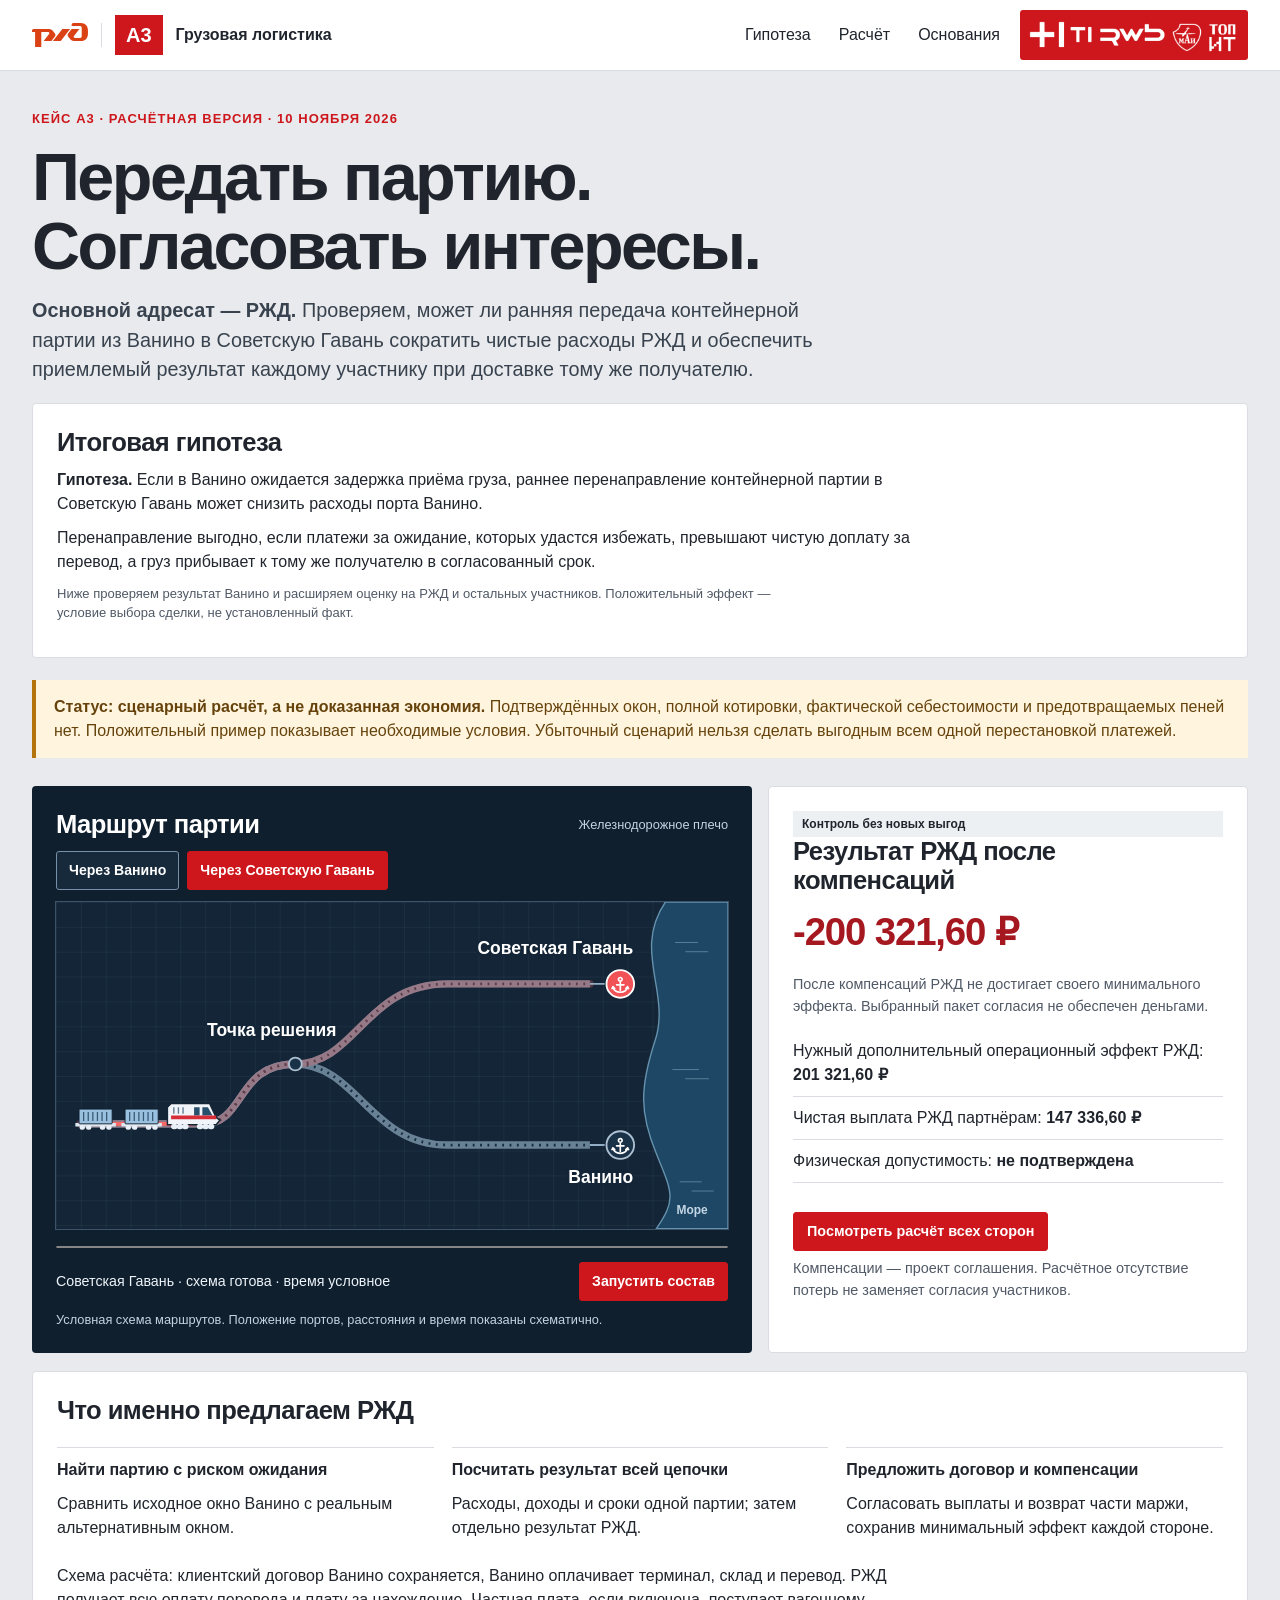
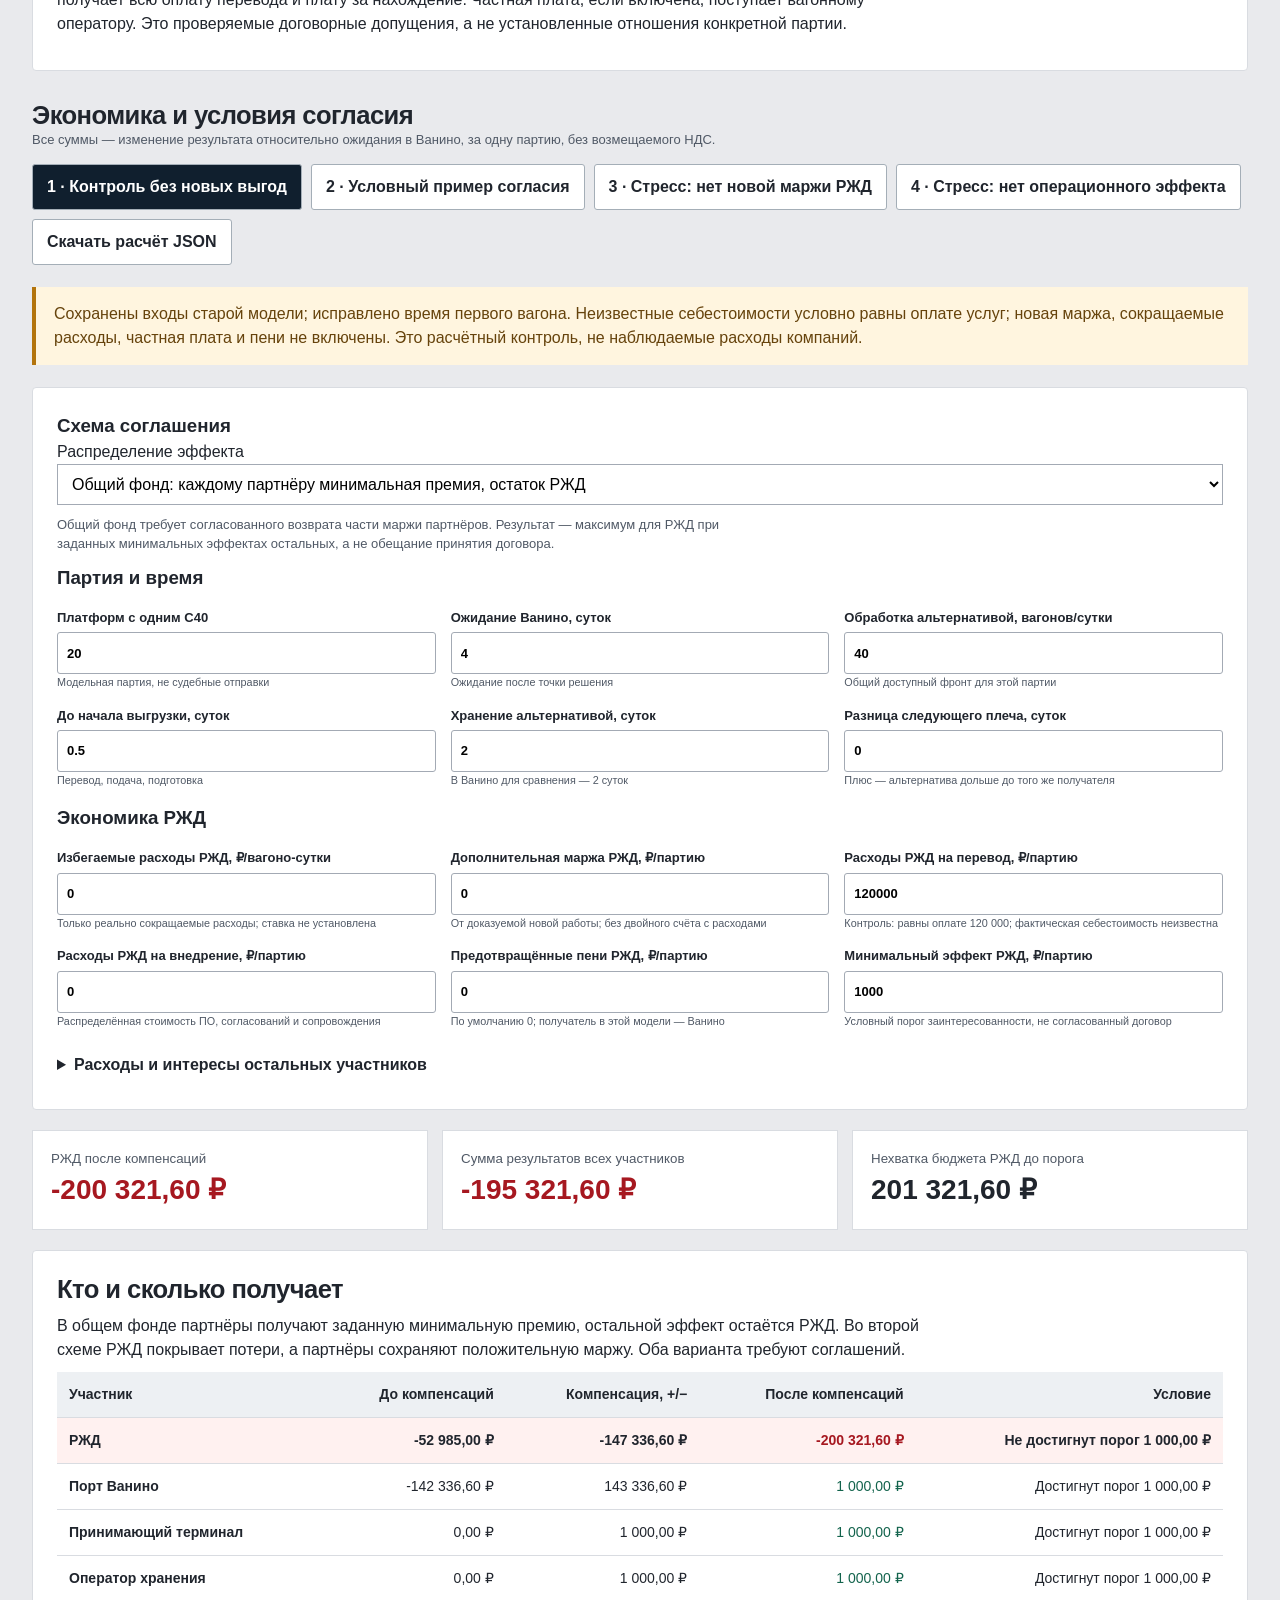
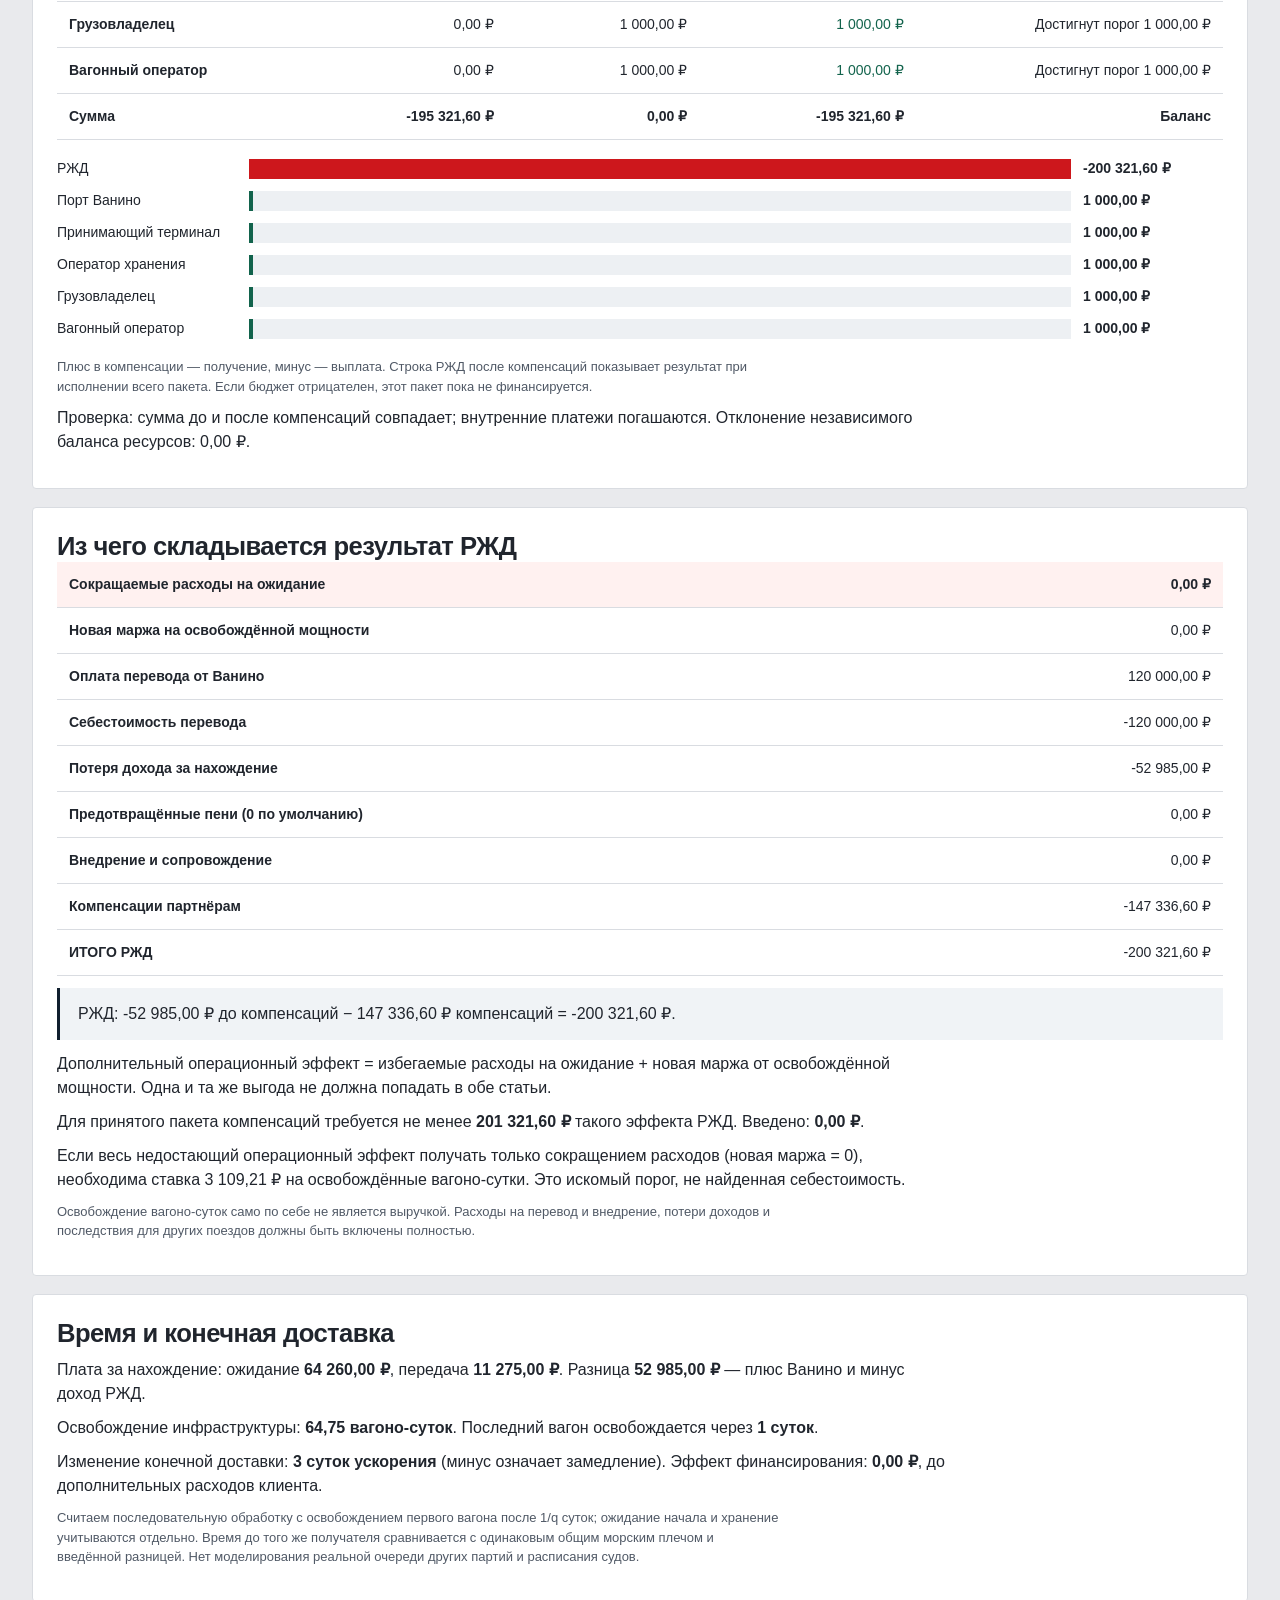
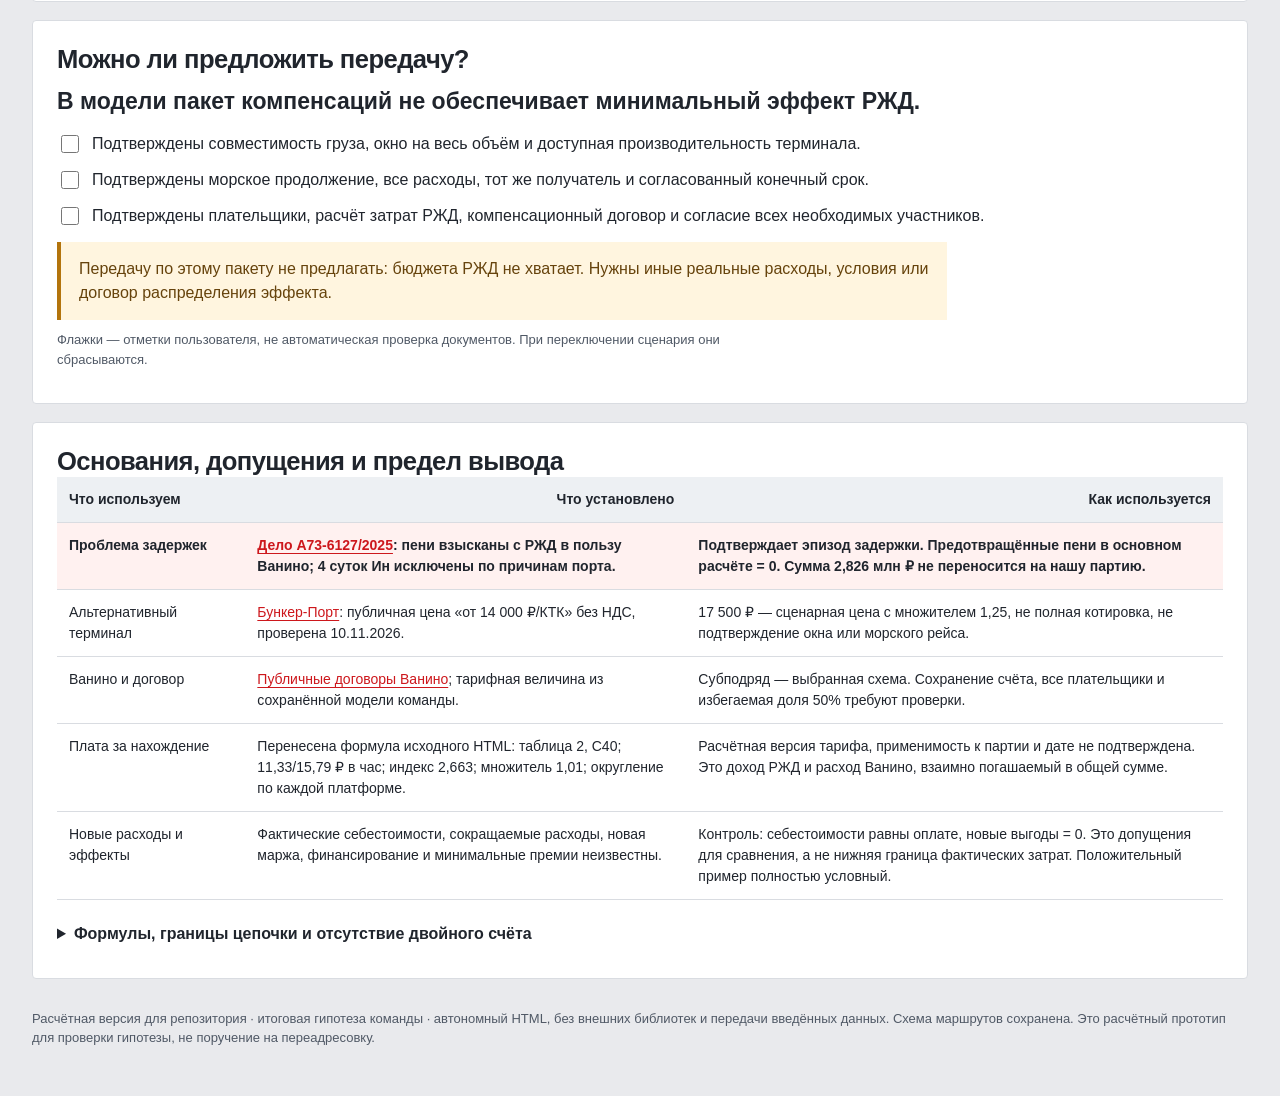
==== demo/index.html @ 6cb63beb "Упростить комплект для жюри и убрать дубли архивных расчётов" ====
<!doctype html>
<html lang="ru">
<head>
<meta charset="utf-8">
<meta name="viewport" content="width=device-width, initial-scale=1">
<title>Ванино · Экономика РЖД и согласие участников · А3</title>
<style>
  :root { --ink:#20252d; --paper:#e9eaed; --red:#cd171c; --line:#d9dce1; --muted:#505966; --navy:#101f2e; --green:#12634c; }
  * { box-sizing:border-box; }
  [hidden] { display:none !important; }
  body { margin:0; color:var(--ink); background:var(--paper); font:16px/1.5 "Segoe UI",Arial,sans-serif; }
  button, input { font:inherit; }
  button { cursor:pointer; }
  :focus-visible { outline:3px solid #297dcc; outline-offset:4px; }
  a { color:var(--red); text-underline-offset:.2em; }
  header { position:sticky; top:0; z-index:10; background:white; border-bottom:1px solid var(--line); }
  .top, main { width:min(1280px, calc(100% - 64px)); margin:auto; }
  .top { min-height:70px; display:flex; align-items:center; justify-content:space-between; gap:18px; }
  .identity { display:flex; gap:13px; align-items:center; font-weight:750; }
  .rzd-logo { display:flex; align-items:center; padding-right:13px; border-right:1px solid var(--line); }
  .rzd-logo img { display:block; width:56px; height:auto; }
  .partners { display:flex; align-items:center; padding:5px 9px; background:var(--red); border-radius:3px; isolation:isolate; }
  .partners img { display:block; width:clamp(135px, 17vw, 210px); height:auto; filter:grayscale(1) contrast(1.2); mix-blend-mode:screen; }
  .top nav { margin-left:auto; }
  .badge { background:var(--red); color:white; padding:5px 11px; font-size:20px; font-weight:800; }
  nav { display:flex; gap:24px; align-self:stretch; }
  nav a { display:flex; align-items:center; padding:4px 2px 0; border-bottom:4px solid transparent; color:inherit; text-decoration:none; }
  nav a[aria-current] { border-color:var(--red); font-weight:750; }
  main { padding:38px 0 48px; }
  h1,h2,h3,p { margin:0; }
  h1 { font-size:clamp(2.35rem, 5.2vw, 4.55rem); line-height:1.04; letter-spacing:-.038em; font-weight:800; }
  h2 { font-size:clamp(1.35rem,2vw,1.85rem); line-height:1.15; letter-spacing:-.022em; }
  .lead { font-size:clamp(1.03rem,1.65vw,1.24rem); max-width:72ch; margin-top:15px; color:#38434f; }
  .demo { margin-top:28px; display:grid; grid-template-columns:minmax(0, 1.95fr) minmax(0, 1fr); gap:16px; align-items:stretch; }
  .map,.results,.explain { border-radius:4px; }
  .map { background:var(--navy); color:white; padding:24px; }
  .map-head,.map-foot { display:flex; align-items:center; justify-content:space-between; gap:12px; flex-wrap:wrap; }
  .map-head small,.caption { color:#c2d3e3; font-size:.8rem; }
  .map-controls { display:flex; flex-wrap:wrap; gap:8px; margin:18px 0 14px; }
  .map-controls button,.play { padding:8px 12px; border:1px solid #7891a9; border-radius:3px; background:#172a3b; color:white; font-size:.88rem; font-weight:650; }
  .map-controls button[aria-pressed="true"],.play { background:var(--red); border-color:var(--red); }
  .map-controls button:hover,.play:hover { border-color:white; }
  .track-map { display:block; width:100%; height:auto; outline:1px solid #3b5268; background:#132536; }
  .map-foot { margin-top:13px; }
  .status { font-size:.89rem; color:#edf4fa; }
  .playback { display:flex; gap:8px; }
  .quiet { background:transparent; border:1px solid #7891a9; }
  .timeline { width:100%; height:4px; display:block; accent-color:#fb6868; margin-top:16px; }
  .caption { margin-top:9px; }
  .rail { fill:none; stroke:#698195; stroke-width:8; }
  .ties { fill:none; stroke:#192d40; stroke-width:3; stroke-dasharray:2 6; }
  .route-glow,.route-progress { fill:none; stroke:#ff6868; stroke-width:4; stroke-linecap:round; }
  .route-glow { opacity:.30; stroke-width:8; }
  .station { fill:#1a3248; stroke:#aec1d2; stroke-width:2; }
  .station.selected { fill:#f05256; stroke:white; }
  .station.arrived { stroke-width:4; }
  .anchor-icon { fill:none; stroke:white; stroke-width:1.8; stroke-linecap:round; stroke-linejoin:round; }
  .track-label { fill:#fff; font-size:19px; font-weight:750; paint-order:stroke; stroke:#132536; stroke-width:5; stroke-linejoin:round; }
  .sub-label { fill:#c4d6e6; font-size:13px; font-weight:650; }
  .results,.explain { background:white; border:1px solid var(--line); padding:24px; }
  .results { display:flex; flex-direction:column; }
  .results p,.explain p,.calc-top p { color:var(--muted); }
  .results > p { margin-top:7px; font-size:.9rem; }
  .amount { display:block; color:var(--green); font-size:clamp(1.75rem,3vw,2.65rem); line-height:1.14; font-weight:800; letter-spacing:-.03em; font-variant-numeric:tabular-nums; }
  .comparison-scenario { display:grid; gap:5px; margin:18px 0 14px; font-size:.88rem; font-weight:650; }
  .comparison-scenario select { width:100%; min-width:0; min-height:42px; padding:7px 10px; font:inherit; color:var(--ink); background:white; border:1px solid #a3aab4; border-radius:4px; }
  .comparison-scenario small,.calc-fields small { color:var(--muted); font-size:.82rem; font-weight:400; }
  .route-comparison { margin:0; }
  .route-comparison > div { display:grid; grid-template-columns:minmax(0,1fr) auto; align-items:baseline; gap:12px; border-bottom:1px solid var(--line); padding:10px 12px; }
  .route-comparison dd { margin:0; font-weight:750; font-variant-numeric:tabular-nums; white-space:nowrap; }
  .route-comparison [aria-current="true"] { background:#fff4f3; }
  .route-comparison .route-current { display:none; color:#931b24; font-size:.76rem; font-weight:650; }
  .route-comparison [aria-current="true"] .route-current { display:block; }
  .comparison-effect { margin-top:14px; font-size:.88rem; }
  .comparison-effect .amount { margin-top:3px; color:var(--ink); }
  .comparison-effect .gain { color:var(--green); }
  .comparison-effect .loss { color:#a61820; }
  .results > .cta { align-self:flex-start; margin-top:17px; }
  .cta { display:inline-block; background:var(--red); color:white; padding:8px 13px; border:1px solid var(--red); border-radius:3px; text-decoration:none; font-weight:700; font-size:.9rem; }
  .cta:hover,.play:not(.quiet):hover { background:#a91317; }
  .explain { margin-top:18px; }
  .explain p { max-width:76ch; margin-top:10px; }
  .decision { display:grid; grid-template-columns:repeat(3,1fr); margin:21px 0 14px; gap:18px; padding:0; list-style:none; }
  .decision li { border-top:1px solid var(--line); padding-top:10px; }
  .decision p { margin-top:4px; }
  details { margin-top:16px; }
  summary { cursor:pointer; font-weight:700; }
  .calc-top { margin-bottom:16px; }
  .calc-top p { margin-top:10px; }
  .calc-grid { display:grid; grid-template-columns:minmax(0,1.15fr) minmax(0,1fr); gap:16px; align-items:start; }
  .calc-panel { background:white; border:1px solid var(--line); border-radius:4px; padding:24px; }
  .calc-panel h2 { margin-bottom:16px; }
  .calc-fields { display:grid; grid-template-columns:repeat(2,minmax(0,1fr)); gap:16px; }
  .calc-fields label,.preset-field { display:grid; align-content:start; gap:5px; font-size:.88rem; font-weight:650; }
  .calc-fields small { display:block; margin-top:5px; }
  .calc-panel input,.calc-panel select { font:inherit; font-weight:500; color:var(--ink); width:100%; min-height:44px; padding:8px 10px; background:white; border:1px solid #a3aab4; border-radius:4px; }
  .preset-field { padding-bottom:17px; margin-bottom:17px; border-bottom:1px solid var(--line); }
  .calc-panel details { padding-top:12px; border-top:1px solid var(--line); }
  .calc-panel details .calc-fields { margin-top:14px; }
  .calc-verdict { color:var(--muted); font-size:.93rem; }
  .calc-amount { margin:4px 0 15px; font-size:clamp(2rem,4vw,3.2rem); }
  .calc-amount.loss { color:#a61820; }
  .calc-amount.even { color:var(--ink); }
  .costs { margin:0; }
  .costs > div { display:grid; grid-template-columns:minmax(0,1fr) auto; align-items:baseline; column-gap:14px; padding:10px 0; border-top:1px solid var(--line); }
  .costs dd { margin:0; font-weight:700; text-align:right; white-space:nowrap; }
  .cost-bar { position:relative; grid-column:1/-1; margin-top:7px; height:6px; background:#eef0f3; border-radius:2px; }
  .cost-bar::after { position:absolute; content:""; top:-2px; bottom:-2px; left:var(--zero,0%); border-left:1px solid #727b85; }
  .cost-bar span { position:absolute; top:0; bottom:0; border-radius:2px; background:#315c83; }
  .cost-bar.transfer span { background:var(--red); }
  .chart-panel { grid-column:1/-1; }
  .chart-panel h2 { margin-bottom:6px; }
  .chart-panel figure { margin:14px 0 0; }
  .chart-legend { display:flex; flex-wrap:wrap; gap:7px 18px; color:var(--muted); font-size:.88rem; }
  .chart-key { display:inline-flex; align-items:center; gap:7px; }
  .chart-key::before { content:""; width:19px; border-top:3px solid #315c83; }
  .chart-key.transfer::before { border-color:var(--red); }
  .chart-key.current::before { border-top:2px dashed #687380; }
  .chart-key.threshold::before { width:8px; height:8px; border:2px solid var(--green); border-radius:50%; }
  .cost-chart { display:block; width:100%; max-width:900px; margin:10px auto 0; }
  .cost-chart text { fill:var(--muted); font-size:13px; }
  .cost-chart .gridline { stroke:#d9dce1; }
  .cost-chart .waiting-line { fill:none; stroke:#315c83; stroke-width:2.5; }
  .cost-chart .transfer-line { stroke:var(--red); stroke-width:2.5; }
  .cost-chart .current-line { stroke:#687380; stroke-width:1.5; stroke-dasharray:5 4; }
  .calc-note { margin-top:12px; color:var(--muted); font-size:.88rem; }
  .calc-error { margin-top:14px; color:#a61820; }
  .scenario-panel { grid-column:1/-1; min-width:0; }
  .scenario-panel h2 { margin-bottom:6px; }
  .scenario-scroll { overflow-x:auto; margin-top:16px; }
  .scenario-table { width:100%; min-width:570px; border-collapse:collapse; font-size:.9rem; }
  .scenario-table th,.scenario-table td { padding:12px 14px; text-align:left; border-bottom:1px solid var(--line); }
  .scenario-table thead { background:#f0f2f5; }
  .scenario-table th[scope="row"] { font-weight:650; }
  .scenario-table td { text-align:right; white-space:nowrap; font-variant-numeric:tabular-nums; }
  .scenario-table thead th:not(:first-child) { text-align:right; }
  .scenario-table tr[aria-current="true"] { background:#fff4f3; }
  .scenario-table [data-value="benefit"] { font-weight:750; }
  .scenario-table .gain { color:var(--green); }
  .scenario-table .loss { color:#a61820; }
  .current-label { display:none; margin-top:2px; color:#931b24; font-size:.78rem; font-weight:600; }
  tr[aria-current="true"] .current-label { display:block; }
  @media(max-width:940px) { .demo,.calc-grid { grid-template-columns:1fr; } .results { display:block; } }
  @media(max-width:600px) {
    .top,main { width:calc(100% - 28px); }
    .top { flex-wrap:wrap; gap:0; padding-top:10px; }
    nav { min-height:44px; width:100%; order:3; }
    .identity-title { display:none; }
    .partners img { width:clamp(125px, 41vw, 175px); }
    main { padding-top:24px; }
    .map,.results,.explain,.calc-panel { padding:15px; }
    .calc-fields { grid-template-columns:1fr; gap:12px; }
    .decision { grid-template-columns:1fr; gap:10px; }
    .track-label { font-size:22px; }
    .sub-label { font-size:17px; }
  }

html{scroll-behavior:smooth;scroll-padding-top:90px} select{font:inherit} .eyebrow{font-size:13px;font-weight:800;color:var(--red);letter-spacing:.08em;text-transform:uppercase;margin-bottom:14px}.notice{background:#fff5df;border-left:4px solid #b3740c;padding:15px 18px;margin:22px 0;color:#66430c}.hero-kpis{display:grid;grid-template-columns:repeat(3,1fr);gap:14px;margin:20px 0}.hero-kpis>div{padding:18px;background:white;border:1px solid var(--line)}.hero-kpis small{display:block;color:var(--muted)}.hero-kpis strong{font-size:28px;font-variant-numeric:tabular-nums}.good{color:var(--green)}.bad{color:#a61820}.muted{color:var(--muted)}.section{margin-top:30px}.wide{background:white;padding:24px;border:1px solid var(--line);border-radius:4px;margin-top:18px}.wide p{margin:10px 0;max-width:100ch}.fields{display:grid;grid-template-columns:repeat(3,1fr);gap:15px;margin:16px 0}.fields label{font-size:13px;font-weight:650}.fields input{display:block;width:100%;padding:9px;margin-top:5px;border:1px solid #a3aab4;border-radius:3px;font:inherit;min-height:42px}.fields small{font-weight:400;display:block;color:var(--muted)}.scenario-buttons{display:flex;gap:9px;flex-wrap:wrap;margin:14px 0}.scenario-buttons button,.export{border:1px solid #a4aeb7;padding:10px 14px;background:white;border-radius:3px;color:var(--ink);font-weight:650}.scenario-buttons button[aria-pressed=true]{background:var(--navy);color:white}.scroll-table{overflow-x:auto}table{width:100%;border-collapse:collapse;font-size:14px}th,td{padding:12px;border-bottom:1px solid var(--line);text-align:right;white-space:nowrap}th:first-child,td:first-child{text-align:left}thead{background:#edf0f3}tbody tr:first-child{background:#fff1f0;font-weight:750}.sub{font-size:13px;color:var(--muted)}.formula{padding:14px 18px;background:#f0f3f6;font-variant-numeric:tabular-nums;border-left:3px solid var(--navy);margin:12px 0;overflow-wrap:anywhere}.checklist{display:grid;gap:12px;margin:14px 0}.checklist label{display:flex;gap:10px;align-items:flex-start}.checklist input{width:18px;height:18px;margin-top:3px}.bars{display:grid;gap:11px;margin:18px 0}.bar-row{display:grid;grid-template-columns:180px 1fr 140px;gap:12px;align-items:center;font-size:14px}.bar-bg{background:#edf0f3;height:20px}.bar-fill{height:100%;min-width:2px;background:var(--green)}.bar-fill.negative{background:var(--red)}.large-verdict{font-size:23px;font-weight:750;margin:12px 0}.result-note{font-size:14px}.map-controls{margin:12px 0}.demo{grid-template-columns:1.5fr 1fr}.threshold{font-size:26px;font-weight:800}.status-tag{display:inline-block;padding:4px 9px;background:#edf0f3;font-size:12px;font-weight:750}.sources-list li{margin:10px 0}.source-table td{white-space:normal;text-align:left;vertical-align:top}.source-table td:first-child{min-width:180px}details{margin-top:14px}summary{cursor:pointer;font-weight:750;padding:8px 0}.footnote{margin-top:30px;color:var(--muted);font-size:13px}.error{color:#a61820;font-weight:750}.results{justify-content:flex-start}.results .amount{margin:14px 0}.results .mini-list{margin:12px 0;padding:0;list-style:none}.mini-list li{padding:9px 0;border-bottom:1px solid var(--line)}
@media(max-width:800px){.top,main{width:calc(100% - 28px)}.top{flex-wrap:wrap;padding:10px 0}.partners{display:none}nav{gap:14px}.demo{grid-template-columns:1fr}.hero-kpis,.fields{grid-template-columns:1fr 1fr}.bar-row{grid-template-columns:1fr 1fr}.bar-row>strong{grid-column:2}.wide,.results,.map{padding:18px}h1{font-size:2.5rem}}@media(max-width:480px){.hero-kpis,.fields{grid-template-columns:1fr}.hero-kpis{gap:8px}.hero-kpis>div{padding:12px}.bar-row{font-size:12px;grid-template-columns:130px 1fr}.top nav{margin-left:0}.rzd-logo{display:none}}@media print{header,.map,.scenario-buttons,.export{display:none}main{width:100%}details{display:block}.wide{break-inside:avoid}body{background:white}.fields{grid-template-columns:repeat(3,1fr)}}
select{max-width:100%;width:100%;min-width:0;white-space:normal;padding:10px;border:1px solid #a3aab4;background:white}.wide,.demo>*{min-width:0}.source-table{min-width:760px}.source-table td{overflow-wrap:anywhere}</style>
</head>
<body>
<header>
  <div class="top">
    <div class="identity"><span class="rzd-logo"><img src="[data-uri]" alt="РЖД" width="56" height="26"></span><span class="badge">А3</span><span class="identity-title">Грузовая логистика</span></div>
    <nav><a href="#overview">Гипотеза</a><a href="#calculator">Расчёт</a><a href="#sources">Основания</a></nav>
    <div class="partners"><img src="[data-uri]" alt="Логотипы партнёров кейса" width="626" height="119"></div>
  </div>
</header>
<main id="overview">
<div class="eyebrow">Кейс А3 · расчётная версия · 10 ноября 2026</div>
<h1>Передать партию.<br>Согласовать интересы.</h1>
<p class="lead"><strong>Основной адресат — РЖД.</strong> Проверяем, может ли ранняя передача контейнерной партии из Ванино в Советскую Гавань сократить чистые расходы РЖД и обеспечить приемлемый результат каждому участнику при доставке тому же получателю.</p>
<section class="wide" id="hypothesis"><h2>Итоговая гипотеза</h2><p><strong>Гипотеза.</strong> Если в Ванино ожидается задержка приёма груза, раннее перенаправление контейнерной партии в Советскую Гавань может снизить расходы порта Ванино.</p><p>Перенаправление выгодно, если платежи за ожидание, которых удастся избежать, превышают чистую доплату за перевод, а груз прибывает к тому же получателю в согласованный срок.</p><p class="sub">Ниже проверяем результат Ванино и расширяем оценку на РЖД и остальных участников. Положительный эффект — условие выбора сделки, не установленный факт.</p></section><div class="notice"><strong>Статус: сценарный расчёт, а не доказанная экономия.</strong> Подтверждённых окон, полной котировки, фактической себестоимости и предотвращаемых пеней нет. Положительный пример показывает необходимые условия. Убыточный сценарий нельзя сделать выгодным всем одной перестановкой платежей.</div>
<div class="demo">      <section class="map" aria-labelledby="mapTitle">
        <div class="map-head"><h2 id="mapTitle">Маршрут партии</h2><small>Железнодорожное плечо</small></div>
        <div class="map-controls" role="group" aria-label="Терминал назначения">
          <button type="button" data-route="vanino" aria-pressed="false">Через Ванино</button>
          <button type="button" data-route="sovgavan" aria-pressed="true">Через Советскую Гавань</button>
        </div>
        <svg class="track-map" viewBox="0 0 730 355" role="img" aria-labelledby="svgTitle svgDescription">
          <title id="svgTitle">Два варианта движения контейнерного состава</title>
          <desc id="svgDescription">Оба маршрута идут по суше к портам на берегу. Верхняя ветка ведёт в Советскую Гавань, нижняя — в Ванино.</desc>
          <defs>
            <pattern id="grid" width="27" height="27" patternUnits="userSpaceOnUse"><path d="M27 0H0V27" fill="none" stroke="#7295b4" opacity=".18"/></pattern>
            <path id="toVanino" d="M26 241 H160 C206 241 195 176 260 176 C326 176 342 264 425 264 H580"/>
            <path id="toSovgavan" d="M26 241 H160 C206 241 195 176 260 176 C326 176 336 89 425 89 H580"/>
            <path id="anchor" class="anchor-icon" d="M0-3V7M-4 1H4M-8 3C-7 7-4 9 0 9S7 7 8 3M-9 5L-8 3-6 5M9 5L8 3 6 5 M2-5A2 2 0 1 1-2-5 2 2 0 0 1 2-5Z"/>
            <g id="wagon">
              <path d="M-22 1H22" stroke="#dbe7f1" stroke-width="4"/>
              <rect x="-18" y="-16" width="36" height="16" rx="1" fill="#99c1df" stroke="#101f2e"/>
              <path d="M-13-13V-3M-8-13V-3M-3-13V-3M2-13V-3M7-13V-3M12-13V-3" stroke="#385975" stroke-width="1.4"/>
              <path d="M-15 4H-7M7 4H15" stroke="#e8eff6" stroke-width="5" stroke-linecap="round" stroke-dasharray="1 6"/>
            </g>
          </defs>
          <rect width="730" height="355" fill="url(#grid)"/>
          <path d="M662 0C626 53 668 98 651 150S634 229 652 273 674 323 652 355H730V0Z" fill="#1d4764" stroke="#6692ad" stroke-width="1.5"/>
          <path d="M673 44h24m-13 10h24M670 182h28m-14 10h25M678 304h23m-10 10h23" stroke="#84aac2" stroke-opacity=".6" stroke-linecap="round"/>
          <text x="691" y="339" class="sub-label" text-anchor="middle">Море</text>
          <use href="#toVanino" class="rail"/><use href="#toSovgavan" class="rail"/>
          <use href="#toVanino" class="ties"/><use href="#toSovgavan" class="ties"/>
          <use id="routeGlow" class="route-glow" href="#toSovgavan"/>
          <path id="routeProgress" class="route-progress"/>
          <circle cx="260" cy="176" r="7" class="station"/>
          <path d="M580 89h16m-16 175h16" stroke="#92adc4" stroke-width="2"/>
          <circle id="sovgavanStation" cx="613" cy="89" r="15" class="station selected"/>
          <circle id="vaninoStation" cx="613" cy="264" r="15" class="station"/>
          <use href="#anchor" x="613" y="89"/><use href="#anchor" x="613" y="264"/>
          <text x="164" y="146" class="track-label">Точка решения</text>
          <text x="627" y="57" text-anchor="end" class="track-label">Советская Гавань</text>
          <text x="627" y="305" text-anchor="end" class="track-label">Ванино</text>
          <g id="train" aria-hidden="true">
            <path d="M-27 1H26L30-4 26-7 19-22H-23L-27-18Z" fill="#f1f5fa" stroke="#142535" stroke-width="1.6"/>
            <path d="M11-18h6l5 9H11zM2-18h6v9H2z" fill="#284f6c"/>
            <path d="M-23-7H26" stroke="#d62d38" stroke-width="4"/>
            <path d="M-20-18v7m5-7v7m5-7v7" stroke="#607b92" stroke-width="1.5"/>
            <path d="M-20 3h13M8 3h13" stroke="#e8eff6" stroke-width="6" stroke-linecap="round" stroke-dasharray="1 5"/>
          </g>
          <use id="car1" href="#wagon" aria-hidden="true"/>
          <use id="car2" href="#wagon" aria-hidden="true"/>
        </svg>
        <progress class="timeline" id="timeline" max="1" value="0" aria-label="Ход поездки"></progress>
        <div class="map-foot">
          <p id="status" class="status" role="status">Схема двух вариантов — не подтверждённый маршрут</p>
          <div class="playback">
            <button id="restart" type="button" class="play quiet" hidden>С начала</button>
            <button id="play" type="button" class="play">Запустить состав</button>
          </div>
        </div>
        <p class="caption">Условная схема маршрутов. Положение портов, расстояния и время показаны схематично.</p>
      </section>

<section class="results"><span class="status-tag" id="scenarioTag"></span><h2>Результат РЖД после компенсаций</h2><output class="amount" id="heroRzd"></output><p id="heroText"></p><ul class="mini-list"><li>Нужный дополнительный операционный эффект РЖД: <strong id="heroNeed"></strong></li><li>Чистая выплата РЖД партнёрам: <strong id="heroComp"></strong></li><li>Физическая допустимость: <strong id="heroGate">не подтверждена</strong></li></ul><a class="cta" href="#calculator">Посмотреть расчёт всех сторон</a><p class="result-note">Компенсации — проект соглашения. Расчётное отсутствие потерь не заменяет согласия участников.</p></section></div>
<section class="wide"><h2>Что именно предлагаем РЖД</h2><ol class="decision"><li><strong>Найти партию с риском ожидания</strong><p>Сравнить исходное окно Ванино с реальным альтернативным окном.</p></li><li><strong>Посчитать результат всей цепочки</strong><p>Расходы, доходы и сроки одной партии; затем отдельно результат РЖД.</p></li><li><strong>Предложить договор и компенсации</strong><p>Согласовать выплаты и возврат части маржи, сохранив минимальный эффект каждой стороне.</p></li></ol><p>Схема расчёта: клиентский договор Ванино сохраняется, Ванино оплачивает терминал, склад и перевод. РЖД получает всю оплату перевода и плату за нахождение. Частная плата, если включена, поступает вагонному оператору. Это проверяемые договорные допущения, а не установленные отношения конкретной партии.</p></section>
<section id="calculator" class="section"><h2>Экономика и условия согласия</h2><p class="sub">Все суммы — изменение результата относительно ожидания в Ванино, за одну партию, без возмещаемого НДС.</p>
<div class="scenario-buttons"><button type="button" data-preset="base">1 · Контроль без новых выгод</button><button type="button" data-preset="positive">2 · Условный пример согласия</button><button type="button" data-preset="stress">3 · Стресс: нет новой маржи РЖД</button><button type="button" class="export" id="download">Скачать расчёт JSON</button></div>
<p id="presetDescription" class="notice"></p>
<form id="economyForm" class="wide"><h3>Схема соглашения</h3><label>Распределение эффекта <select name="pool"><option value="1">Общий фонд: каждому партнёру минимальная премия, остаток РЖД</option><option value="0">РЖД покрывает потери: партнёры сохраняют маржу</option></select></label><p class="sub">Общий фонд требует согласованного возврата части маржи партнёров. Результат — максимум для РЖД при заданных минимальных эффектах остальных, а не обещание принятия договора.</p><h3>Партия и время</h3><div class="fields"><label>Платформ с одним C40<input type="number" name="n" min="0" max="1000" step="1" required><small>Модельная партия, не судебные отправки</small></label><label>Ожидание Ванино, суток<input type="number" name="wait" min="0" step="any" required><small>Ожидание после точки решения</small></label><label>Обработка альтернативой, вагонов/сутки<input type="number" name="capacity" min="0" step="any" required><small>Общий доступный фронт для этой партии</small></label><label>До начала выгрузки, суток<input type="number" name="setup" min="0" step="any" required><small>Перевод, подача, подготовка</small></label><label>Хранение альтернативой, суток<input type="number" name="storageDays" min="0" step="any" required><small>В Ванино для сравнения — 2 суток</small></label><label>Разница следующего плеча, суток<input type="number" name="seaDelta" min="-180" step="any" required><small>Плюс — альтернатива дольше до того же получателя</small></label></div><h3>Экономика РЖД</h3><div class="fields"><label>Избегаемые расходы РЖД, ₽/вагоно-сутки<input type="number" name="rzdDaySaving" min="0" step="any" required><small>Только реально сокращаемые расходы; ставка не установлена</small></label><label>Дополнительная маржа РЖД, ₽/партию<input type="number" name="rzdMargin" min="0" step="any" required><small>От доказуемой новой работы; без двойного счёта с расходами</small></label><label>Расходы РЖД на перевод, ₽/партию<input type="number" name="moveCost" min="0" step="any" required><small>Контроль: равны оплате 120 000; фактическая себестоимость неизвестна</small></label><label>Расходы РЖД на внедрение, ₽/партию<input type="number" name="projectCost" min="0" step="any" required><small>Распределённая стоимость ПО, согласований и сопровождения</small></label><label>Предотвращённые пени РЖД, ₽/партию<input type="number" name="penalty" min="0" step="any" required><small>По умолчанию 0; получатель в этой модели — Ванино</small></label><label>Минимальный эффект РЖД, ₽/партию<input type="number" name="rzdFloor" min="0" step="any" required><small>Условный порог заинтересованности, не согласованный договор</small></label></div><details><summary>Расходы и интересы остальных участников</summary><div class="fields"><label>Счёт Ванино, ₽/контейнер<input type="number" name="portTariff" min="0" step="any" required><small>Исходная тарифная величина 29 467,84; договор сохраняется</small></label><label>Избегаемые расходы Ванино, % счёта<input type="number" name="portAvoid" min="0" max="100" step="any" required><small>50% — старое допущение, не измеренная себестоимость</small></label><label>Оплата терминалу, ₽/контейнер<input type="number" name="altPrice" min="0" step="any" required><small>17 500 = публичное «от 14 000» × условные 1,25</small></label><label>Расходы терминала, ₽/партию<input type="number" name="altCost" min="0" step="any" required><small>Включают переменные затраты и упущенную маржу вытесненных заказов</small></label><label>Оплата хранения, ₽/контейнер/сутки<input type="number" name="storePrice" min="0" step="any" required><small>500 — сценарная ставка</small></label><label>Расходы хранения, ₽/партию<input type="number" name="storeCost" min="0" step="any" required><small>Включая упущенную маржу при занятой мощности</small></label><label>Оплата РЖД за перевод, ₽/платформу<input type="number" name="movePrice" min="0" step="any" required><small>Весь платёж условно получает РЖД</small></label><label>Фиксированная оплата РЖД, ₽/партию<input type="number" name="moveFixed" min="0" step="any" required><small>Не добавлять повторно в себестоимость</small></label><label>Плата вагонному оператору, ₽/платформу/сутки<input type="number" name="privateRate" min="0" step="any" required><small>Плательщик — Ванино; 0 в основном расчёте. Возврат +0,5 суток</small></label><label>Избегаемые расходы/новая маржа оператора, ₽<input type="number" name="operatorSaving" min="0" step="any" required><small>Без повторного учёта экономии РЖД</small></label><label>Стоимость всей партии, ₽<input type="number" name="cargoValue" min="0" step="any" required><small>0: эффект финансирования не включён</small></label><label>Ставка финансирования, % годовых<input type="number" name="capitalRate" min="0" step="any" required><small>Индивидуальная ставка, не автоматически ключевая ставка</small></label><label>Дополнительные расходы грузовладельца, ₽<input type="number" name="cargoExtra" min="0" step="any" required><small>Все отличия морского плеча, страховки и доставки до получателя</small></label><label>Минимальный эффект каждому партнёру, ₽<input type="number" name="otherFloor" min="0" step="any" required><small>Условная премия за участие; 0 означает лишь отсутствие ухудшения</small></label></div></details><p class="error" id="error" role="alert" hidden>Проверьте поля: нужны конечные числа в допустимых пределах; число платформ — целое; производительность больше нуля.</p></form>
<div id="computed" aria-live="polite"><div class="hero-kpis"><div><small>РЖД после компенсаций</small><strong id="rzdFinal"></strong></div><div><small>Сумма результатов всех участников</small><strong id="total"></strong></div><div><small>Нехватка бюджета РЖД до порога</small><strong id="deficit"></strong></div></div>
<section class="wide"><h2>Кто и сколько получает</h2><p>В общем фонде партнёры получают заданную минимальную премию, остальной эффект остаётся РЖД. Во второй схеме РЖД покрывает потери, а партнёры сохраняют положительную маржу. Оба варианта требуют соглашений.</p><div class="scroll-table"><table><thead><tr><th>Участник</th><th>До компенсаций</th><th>Компенсация, +/−</th><th>После компенсаций</th><th>Условие</th></tr></thead><tbody id="partyRows"></tbody><tfoot><tr><th>Сумма</th><th id="sumRaw"></th><th id="sumComp"></th><th id="sumFinal"></th><th>Баланс</th></tr></tfoot></table></div><div class="bars" id="bars"></div><p class="sub">Плюс в компенсации — получение, минус — выплата. Строка РЖД после компенсаций показывает результат при исполнении всего пакета. Если бюджет отрицателен, этот пакет пока не финансируется.</p><p id="balance"></p></section>
<section class="wide"><h2>Из чего складывается результат РЖД</h2><div class="scroll-table"><table><tbody id="rzdLines"></tbody></table></div><div class="formula" id="rzdFormula"></div><p>Дополнительный операционный эффект = избегаемые расходы на ожидание + новая маржа от освобождённой мощности. Одна и та же выгода не должна попадать в обе статьи.</p><p>Для принятого пакета компенсаций требуется не менее <strong id="need"></strong> такого эффекта РЖД. Введено: <strong id="supplied"></strong>.</p><p id="unitNeed"></p><p class="sub">Освобождение вагоно-суток само по себе не является выручкой. Расходы на перевод и внедрение, потери доходов и последствия для других поездов должны быть включены полностью.</p></section>
<section class="wide"><h2>Время и конечная доставка</h2><div id="timing"></div><p class="sub">Считаем последовательную обработку с освобождением первого вагона после 1/q суток; ожидание начала и хранение учитываются отдельно. Время до того же получателя сравнивается с одинаковым общим морским плечом и введённой разницей. Нет моделирования реальной очереди других партий и расписания судов.</p></section>
<section class="wide"><h2>Можно ли предложить передачу?</h2><p id="economicVerdict" class="large-verdict"></p><div class="checklist"><label><input type="checkbox" id="gateTerminal">Подтверждены совместимость груза, окно на весь объём и доступная производительность терминала.</label><label><input type="checkbox" id="gateDelivery">Подтверждены морское продолжение, все расходы, тот же получатель и согласованный конечный срок.</label><label><input type="checkbox" id="gateContract">Подтверждены плательщики, расчёт затрат РЖД, компенсационный договор и согласие всех необходимых участников.</label></div><p id="actionVerdict" class="notice"></p><p class="sub">Флажки — отметки пользователя, не автоматическая проверка документов. При переключении сценария они сбрасываются.</p></section></div></section>
<section class="wide" id="sources"><h2>Основания, допущения и предел вывода</h2><div class="scroll-table"><table class="source-table"><thead><tr><th>Что используем</th><th>Что установлено</th><th>Как используется</th></tr></thead><tbody>
<tr><td>Проблема задержек</td><td><a href="https://sudact.ru/arbitral/doc/ec7zyp6I456I/" target="_blank" rel="noopener">Дело А73-6127/2025</a>: пени взысканы с РЖД в пользу Ванино; 4 суток Ин исключены по причинам порта.</td><td>Подтверждает эпизод задержки. Предотвращённые пени в основном расчёте = 0. Сумма 2,826 млн ₽ не переносится на нашу партию.</td></tr>
<tr><td>Альтернативный терминал</td><td><a href="https://bunker-port.ru/prices" target="_blank" rel="noopener">Бункер-Порт</a>: публичная цена «от 14 000 ₽/КТК» без НДС, проверена 10.11.2026.</td><td>17 500 ₽ — сценарная цена с множителем 1,25, не полная котировка, не подтверждение окна или морского рейса.</td></tr>
<tr><td>Ванино и договор</td><td><a href="https://www.vaninoport.ru/contracts.html" target="_blank" rel="noopener">Публичные договоры Ванино</a>; тарифная величина из сохранённой модели команды.</td><td>Субподряд — выбранная схема. Сохранение счёта, все плательщики и избегаемая доля 50% требуют проверки.</td></tr>
<tr><td>Плата за нахождение</td><td>Перенесена формула исходного HTML: таблица 2, C40; 11,33/15,79 ₽ в час; индекс 2,663; множитель 1,01; округление по каждой платформе.</td><td>Расчётная версия тарифа, применимость к партии и дате не подтверждена. Это доход РЖД и расход Ванино, взаимно погашаемый в общей сумме.</td></tr>
<tr><td>Новые расходы и эффекты</td><td>Фактические себестоимости, сокращаемые расходы, новая маржа, финансирование и минимальные премии неизвестны.</td><td>Контроль: себестоимости равны оплате, новые выгоды = 0. Это допущения для сравнения, а не нижняя граница фактических затрат. Положительный пример полностью условный.</td></tr>
</tbody></table></div><details><summary>Формулы, границы цепочки и отсутствие двойного счёта</summary><p>РЖД = сокращаемые расходы + новая маржа + оплата перевода − себестоимость перевода − потеря дохода за нахождение + предотвращённые пени − внедрение − компенсации.</p><p>Ванино = избегаемые собственные расходы − терминал − хранение − перевод + экономия платы за нахождение + экономия частной платы − недополученные пени + компенсация.</p><p>Терминал и склад = дополнительная выручка − дополнительные расходы и вытесненная маржа + компенсация. Грузовладелец = изменение стоимости финансирования − все дополнительные расходы до получателя + компенсация. Вагонный оператор = сокращаемые расходы / новая маржа − потерянная частная плата + компенсация.</p><p>Общий эффект = сокращаемые расходы РЖД + новая маржа РЖД + избегаемые расходы Ванино − себестоимость перевода − расходы терминала − расходы склада − внедрение + эффект времени груза − доплаты клиента + эффект вагонного оператора. Компенсации, пени, плата за нахождение и внутренние котировки взаимно погашаются. Пени не создают общий выигрыш.</p><p>Граница расчёта: шесть указанных сторон. Базовая морская услуга считается одинаковой; все различия включаются в доплаты грузовладельца. Если меняется маржа морской линии, получатель пеней или появляются иные обязательные участники с потерями, их нужно добавить отдельно до вывода о согласии всех. Любые невозвратные обязательства, вытесненные заказы и потери включаются в соответствующие затраты.</p><p>Порог — условие выбранной схемы. В общем фонде РЖД получает сумму сверх минимальных премий партнёров, в том числе через возврат части их маржи. В схеме без возвратов общая положительная сумма не гарантирует достаточного бюджета РЖД. Цена согласия каждого партнёра может отличаться от одинаковой премии этого демонстратора.</p></details></section>
<p class="footnote">Расчётная версия для репозитория · итоговая гипотеза команды · автономный HTML, без внешних библиотек и передачи введённых данных. Схема маршрутов сохранена. Это расчётный прототип для проверки гипотезы, не поручение на переадресовку.</p></main><script>
// All amounts are incremental versus waiting, per shipment, excluding recoverable VAT.
// Unmeasured parameters are scenario assumptions, not observations.
const Economy = (() => {
 const defaults = {n:20,wait:4,setup:.5,capacity:40,storageDays:2,seaDelta:0,
   portTariff:29467.84,portAvoid:50,altPrice:17500,storePrice:500,
   movePrice:5000,moveFixed:20000,moveCost:120000,altCost:350000,storeCost:20000,
   rzdDaySaving:0,rzdMargin:0,projectCost:0,penalty:0,
   privateRate:0,operatorSaving:0,cargoValue:0,capitalRate:0,cargoExtra:0,
   otherFloor:1000,rzdFloor:1000,pool:1};
 const names=['РЖД','Порт Ванино','Принимающий терминал','Оператор хранения','Грузовладелец','Вагонный оператор'];
 function fee(days){const hh=Math.max(0,days*24),h=Math.floor(hh+1e-10)+(hh-Math.floor(hh+1e-10)>=.25-1e-9?1:0);return Math.floor((Math.min(h,72)*11.33+Math.max(0,h-72)*15.79)*2.663*1.01+.5+1e-9);}
 function calc(p){
   const release=Array.from({length:p.n},(_,i)=>p.setup+(i+1)/p.capacity);
   const savedDays=p.n*p.wait-release.reduce((a,b)=>a+b,0);
   const stayFee=p.n*fee(p.wait), transferFee=release.reduce((a,t)=>a+fee(t),0), holdingSaving=stayFee-transferFee;
   const revenue=p.n*p.portTariff, avoid=revenue*p.portAvoid/100, alt=p.n*p.altPrice, store=p.n*p.storageDays*p.storePrice, move=p.n*p.movePrice+p.moveFixed;
   const privateSaving=p.privateRate*(p.n*p.wait-release.reduce((a,t)=>a+t+.5,0));
   const acceleration=p.wait+2-(Math.max(...release)+p.storageDays+p.seaDelta);
   const finance=p.cargoValue*p.capitalRate/100*acceleration/365;
   const resourceSaving=savedDays*p.rzdDaySaving;
   const raw=[resourceSaving+p.rzdMargin+move-p.moveCost-holdingSaving+p.penalty-p.projectCost,
     avoid-alt-store-move+holdingSaving+privateSaving-p.penalty,
     alt-p.altCost,store-p.storeCost,finance-p.cargoExtra,p.operatorSaving-privateSaving];
   const compensation=raw.map((v,i)=>i?(p.pool?p.otherFloor-v:Math.max(0,p.otherFloor-v)):0);
   compensation[0]=-compensation.reduce((a,b)=>a+b,0);
   const final=raw.map((v,i)=>v+compensation[i]);
   const total=raw.reduce((a,b)=>a+b,0), sumFinal=final.reduce((a,b)=>a+b,0);
   const need=Math.max(0,-compensation[0]+p.rzdFloor-(move-p.moveCost-holdingSaving+p.penalty-p.projectCost));
   const deficit=Math.max(0,p.rzdFloor-final[0]);
   // Independent cancellation identity: internal fees, quotes and penalties vanish.
   const resources=resourceSaving+p.rzdMargin-p.projectCost+avoid-p.moveCost-p.altCost-p.storeCost+finance-p.cargoExtra+p.operatorSaving;
   return {release,savedDays,stayFee,transferFee,holdingSaving,revenue,avoid,alt,store,move,privateSaving,acceleration,finance,resourceSaving,raw,compensation,final,total,sumFinal,resources,need,deficit,economic:deficit<.005};
 }
 return {defaults,names,fee,calc};
})();
if(typeof module!=='undefined')module.exports=Economy;

const $=id=>document.getElementById(id);
const money=x=>new Intl.NumberFormat('ru-RU',{style:'currency',currency:'RUB',maximumFractionDigits:2}).format(Math.abs(x)<.005?0:x);
const num=x=>new Intl.NumberFormat('ru-RU',{maximumFractionDigits:3}).format(x);
const presets={base:{label:'Контроль без новых выгод',values:{},text:'Сохранены входы старой модели; исправлено время первого вагона. Неизвестные себестоимости условно равны оплате услуг; новая маржа, сокращаемые расходы, частная плата и пени не включены. Это расчётный контроль, не наблюдаемые расходы компаний.'},positive:{label:'Условный пример согласия',values:{rzdDaySaving:1500,rzdMargin:200000,moveCost:90000,altCost:260000,storeCost:15000,cargoValue:10000000,capitalRate:20},text:'Иллюстрация, не найденная прибыльная партия: 1 500 ₽ сокращаемых расходов РЖД на вагоно-сутки, 200 000 ₽ новой маржи, расходы перевода 90 000 ₽, терминала 260 000 ₽, склада 15 000 ₽. Груз 10 млн ₽, финансирование 20% годовых. Все эти величины условные; окно и конечная доставка не подтверждены.'},stress:{label:'Стресс: нет новой маржи',values:{rzdDaySaving:1500,rzdMargin:0,moveCost:90000,altCost:260000,storeCost:15000,cargoValue:10000000,capitalRate:20},text:'Тот же условный пример, но без 200 000 ₽ новой маржи РЖД. Проверяем, сможет ли РЖД профинансировать согласие партнёров без дополнительной загрузки освобождённой мощности.'}};
presets.failure={label:'Стресс: нет операционного эффекта',values:{moveCost:90000,altCost:260000,storeCost:15000,cargoValue:10000000,capitalRate:20},text:'Расходы исполнителей из условного примера, но у РЖД нет доказанных сокращаемых расходов и новой маржи. Даже общий фонд не обеспечивает минимальные эффекты всех сторон.'};
const failureButton=document.createElement('button');failureButton.type='button';failureButton.dataset.preset='failure';failureButton.textContent='4 · Стресс: нет операционного эффекта';document.querySelector('.scenario-buttons').insertBefore(failureButton,$('download'));
let currentKey='base',last=null,lastParams=null;
const fields=[...$('economyForm').querySelectorAll('[name]')];
function styleAmount(el,x){el.textContent=money(x);el.classList.toggle('bad',x<-.005);el.classList.toggle('good',x>.005);}
function gates(){if(!last)return;const ok=['gateTerminal','gateDelivery','gateContract'].every(id=>$(id).checked);$('heroGate').textContent=ok?'отмечена пользователем':'не подтверждена';$('actionVerdict').textContent=!last.economic?'Передачу по этому пакету не предлагать: бюджета РЖД не хватает. Нужны иные реальные расходы, условия или договор распределения эффекта.':!ok?'Экономический фильтр пройден только при введённых допущениях. Передача не подтверждена: нужны окно, конечная доставка и соглашения участников.':'По введённым условиям экономический и отмеченные пользователем операционные фильтры пройдены. Результат зависит от достоверности входов и документов.';}
function refresh(){
 const p={};for(const f of fields){p[f.name]=Number(f.value);}
 const bad=fields.some(f=>f.value.trim()===''||!Number.isFinite(p[f.name])||!f.validity.valid)||p.capacity<=0||!Number.isInteger(p.n);
 $('error').hidden=!bad;$('computed').hidden=bad;
 if(bad){last=null;$('heroRzd').textContent='Проверьте поля';$('heroText').textContent='Расчёт недоступен до исправления параметров.';return;}
 const r=Economy.calc(p);last=r;lastParams=p;
 $('scenarioTag').textContent=currentKey==='custom'?'Свои допущения':presets[currentKey].label;
 for(const id of ['heroRzd','rzdFinal'])styleAmount($(id),r.final[0]);
 styleAmount($('total'),r.total);$('deficit').textContent=money(r.deficit);$('heroNeed').textContent=money(r.need);$('heroComp').textContent=money(-r.compensation[0]);
 $('heroText').textContent=r.economic?'В модели средств РЖД хватает на компенсации и минимальный собственный эффект. Фактическая выгода ещё не доказана.':'После компенсаций РЖД не достигает своего минимального эффекта. Выбранный пакет согласия не обеспечен деньгами.';
 $('partyRows').innerHTML=Economy.names.map((name,i)=>{const floor=i?p.otherFloor:p.rzdFloor;return `<tr><th scope="row">${name}</th><td>${money(r.raw[i])}</td><td>${money(r.compensation[i])}</td><td class="${r.final[i]<-.005?'bad':'good'}">${money(r.final[i])}</td><td>${r.final[i]+.005>=floor?'Достигнут':'Не достигнут'} порог ${money(floor)}</td></tr>`;}).join('');
 $('sumRaw').textContent=money(r.total);$('sumComp').textContent=money(r.compensation.reduce((a,b)=>a+b,0));$('sumFinal').textContent=money(r.sumFinal);
 $('balance').textContent=`Проверка: сумма до и после компенсаций совпадает; внутренние платежи погашаются. Отклонение независимого баланса ресурсов: ${money(r.total-r.resources)}.`;
 const scale=Math.max(1,...r.final.map(Math.abs));$('bars').innerHTML=Economy.names.map((name,i)=>`<div class="bar-row"><span>${name}</span><div class="bar-bg"><div class="bar-fill ${r.final[i]<0?'negative':''}" style="width:${Math.max(0,Math.abs(r.final[i])/scale*100)}%"></div></div><strong>${money(r.final[i])}</strong></div>`).join('');
 const lines=[['Сокращаемые расходы на ожидание',r.resourceSaving],['Новая маржа на освобождённой мощности',p.rzdMargin],['Оплата перевода от Ванино',r.move],['Себестоимость перевода',-p.moveCost],['Потеря дохода за нахождение',-r.holdingSaving],['Предотвращённые пени (0 по умолчанию)',p.penalty],['Внедрение и сопровождение',-p.projectCost],['Компенсации партнёрам',r.compensation[0]],['ИТОГО РЖД',r.final[0]]];
 $('rzdLines').innerHTML=lines.map(([a,b])=>`<tr><th scope="row">${a}</th><td>${money(b)}</td></tr>`).join('');
 $('rzdFormula').textContent=`РЖД: ${money(r.raw[0])} до компенсаций − ${money(-r.compensation[0])} компенсаций = ${money(r.final[0])}.`;
 $('need').textContent=money(r.need);$('supplied').textContent=money(r.resourceSaving+p.rzdMargin);
 $('unitNeed').textContent=r.savedDays>0?`Если весь недостающий операционный эффект получать только сокращением расходов (новая маржа = 0), необходима ставка ${money(r.need/r.savedDays)} на освобождённые вагоно-сутки. Это искомый порог, не найденная себестоимость.`:'В этой конфигурации положительного освобождения вагоно-суток нет; порог по экономии на вагоно-сутки неприменим.';
 $('timing').innerHTML=`<p>Плата за нахождение: ожидание <strong>${money(r.stayFee)}</strong>, передача <strong>${money(r.transferFee)}</strong>. Разница <strong>${money(r.holdingSaving)}</strong> — плюс Ванино и минус доход РЖД.</p><p>Освобождение инфраструктуры: <strong>${num(r.savedDays)} вагоно-суток</strong>. Последний вагон освобождается через <strong>${num(Math.max(...r.release))} суток</strong>.</p><p>Изменение конечной доставки: <strong>${num(r.acceleration)} суток ускорения</strong> (минус означает замедление). Эффект финансирования: <strong>${money(r.finance)}</strong>, до дополнительных расходов клиента.</p>`;
 $('economicVerdict').textContent=r.economic?'В модели достигнуты минимальные эффекты всех шести сторон.':'В модели пакет компенсаций не обеспечивает минимальный эффект РЖД.';
 gates();
}
function preset(key){currentKey=key;const p={...Economy.defaults,...presets[key].values};for(const f of fields)f.value=p[f.name];for(const b of document.querySelectorAll('[data-preset]'))b.setAttribute('aria-pressed',String(b.dataset.preset===key));$('presetDescription').textContent=presets[key].text;for(const id of ['gateTerminal','gateDelivery','gateContract'])$(id).checked=false;refresh();}
document.querySelectorAll('[data-preset]').forEach(b=>b.addEventListener('click',()=>preset(b.dataset.preset)));
$('economyForm').addEventListener('submit',e=>e.preventDefault());
$('economyForm').addEventListener('input',()=>{currentKey='custom';for(const b of document.querySelectorAll('[data-preset]'))b.setAttribute('aria-pressed','false');$('presetDescription').textContent='Свои допущения. Себестоимости заданы на всю партию: при изменении объёма пересчитайте их отдельно. Изменение входов сбрасывает операционные подтверждения.';for(const id of ['gateTerminal','gateDelivery','gateContract'])$(id).checked=false;refresh();});
for(const id of ['gateTerminal','gateDelivery','gateContract'])$(id).addEventListener('change',gates);
$('download').addEventListener('click',()=>{if(!last)return;const blob=new Blob([JSON.stringify({version:'E210',status:'scenario_not_observed',scenario:currentKey,inputs:lastParams,results:last,participants:Economy.names,confirmations:Object.fromEntries(['gateTerminal','gateDelivery','gateContract'].map(id=>[id,$(id).checked]))},null,2)],{type:'application/json'});const url=URL.createObjectURL(blob),a=document.createElement('a');a.href=url;a.download='A3_RZD_calculation.json';a.click();setTimeout(()=>URL.revokeObjectURL(url),1000);});
// Original embedded route map, with an independent illustrative playback.
let route='sovgavan',progress=0,playing=false,lastTime=null,raf=0;
function mapRender(){const path=$(route==='vanino'?'toVanino':'toSovgavan'),length=path.getTotalLength(),pos=122+(length-122)*progress;for(const [id,offset]of [['train',0],['car1',55],['car2',105]]){const d=Math.max(0,pos-offset),pt=path.getPointAtLength(d),prev=path.getPointAtLength(Math.max(0,d-1)),next=path.getPointAtLength(Math.min(length,d+1)),angle=Math.atan2(next.y-prev.y,next.x-prev.x)*180/Math.PI;$(id).setAttribute('transform',`translate(${pt.x} ${pt.y}) rotate(${angle})`);}$('routeGlow').setAttribute('href',route==='vanino'?'#toVanino':'#toSovgavan');$('routeProgress').setAttribute('d',path.getAttribute('d'));$('routeProgress').style.strokeDasharray=`${pos} ${length}`;$('timeline').value=progress;$('status').textContent=`${route==='vanino'?'Ванино':'Советская Гавань'} · ${progress>=1?'прибытие на схеме':playing?'движение на схеме':'схема готова'} · время условное`;for(const b of document.querySelectorAll('[data-route]'))b.setAttribute('aria-pressed',String(b.dataset.route===route));for(const id of ['vanino','sovgavan'])$(id+'Station').classList.toggle('selected',id===route);$('play').textContent=playing?'Пауза':'Запустить состав';$('restart').hidden=progress===0;}
function tick(t){if(!playing)return;if(lastTime!==null)progress=Math.min(1,progress+(t-lastTime)/5800);lastTime=t;if(progress>=1)playing=false;mapRender();if(playing)raf=requestAnimationFrame(tick);}
$('play').addEventListener('click',()=>{playing=!playing;if(progress>=1)progress=0;lastTime=null;cancelAnimationFrame(raf);mapRender();if(playing)raf=requestAnimationFrame(tick);});
$('restart').addEventListener('click',()=>{playing=false;progress=0;cancelAnimationFrame(raf);mapRender();});
document.querySelectorAll('[data-route]').forEach(b=>b.addEventListener('click',()=>{route=b.dataset.route;progress=0;playing=false;cancelAnimationFrame(raf);mapRender();}));
preset('base');mapRender();

</script></body></html>
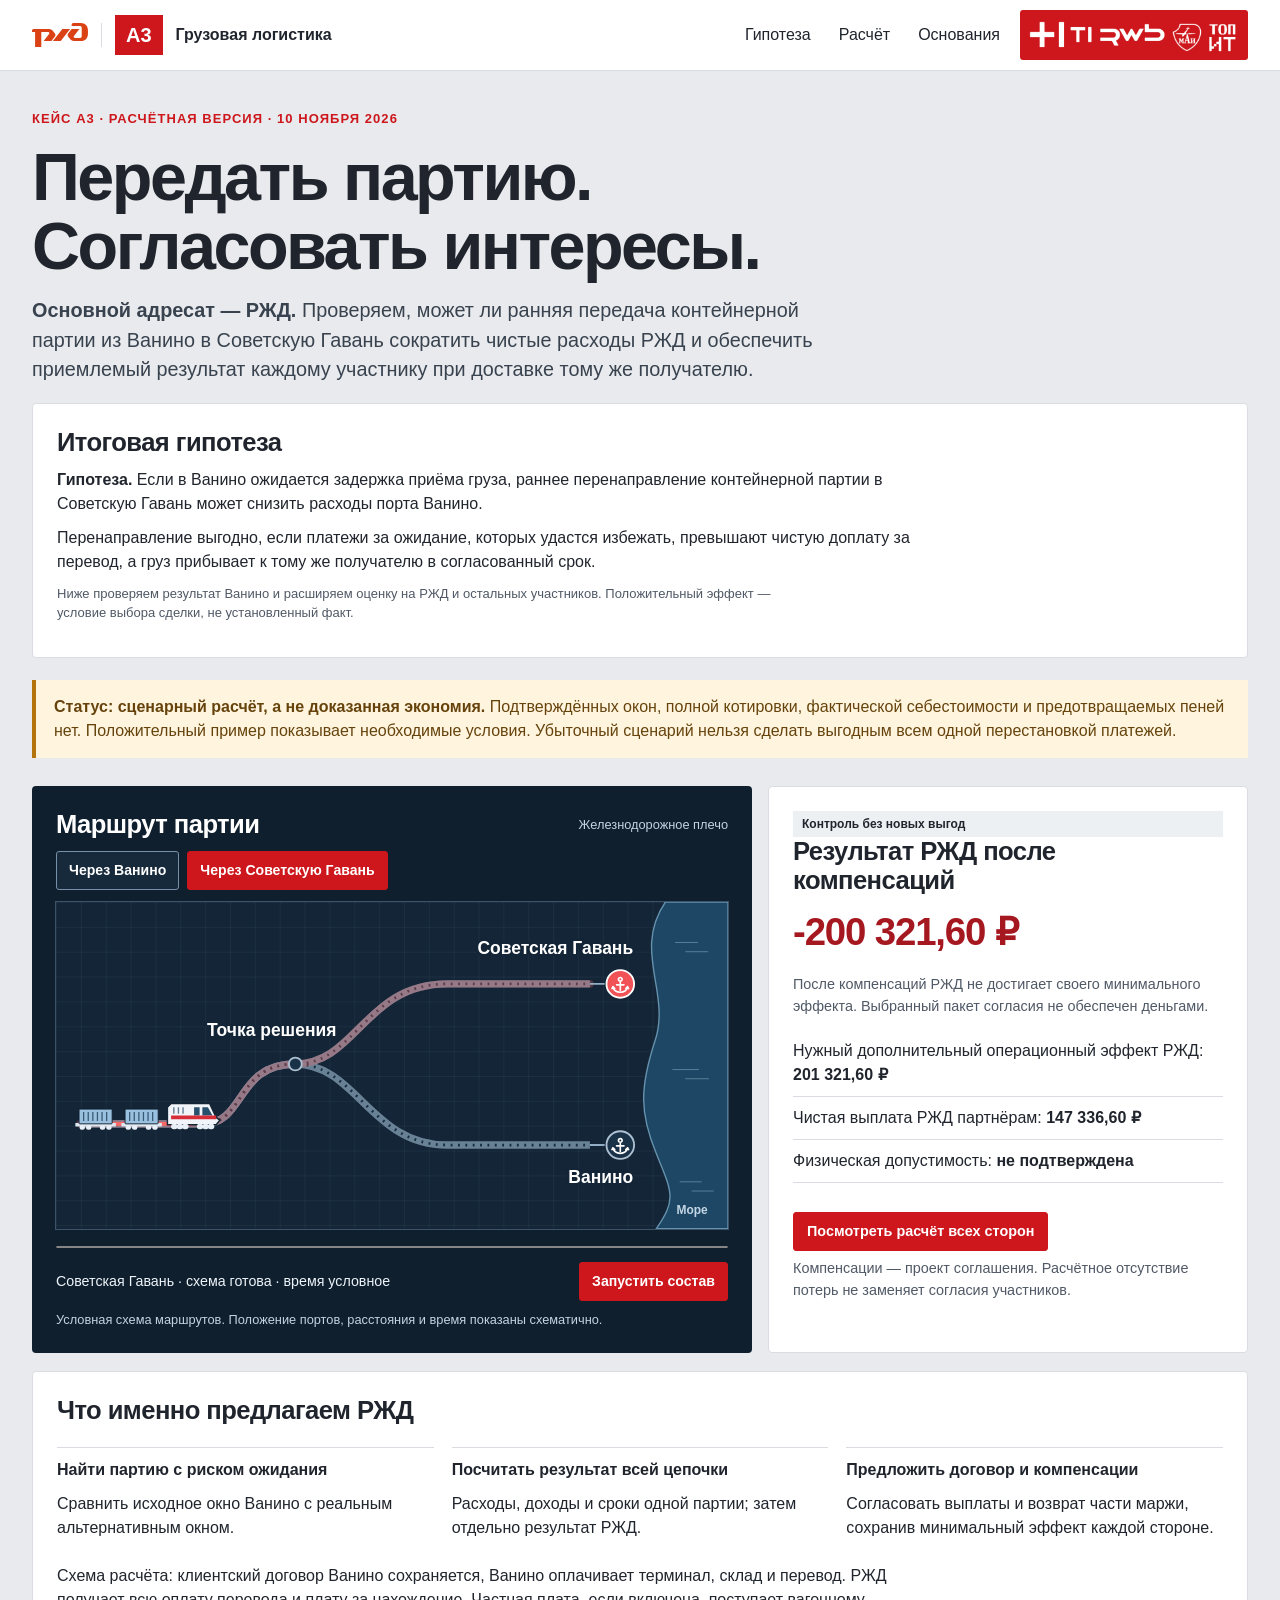
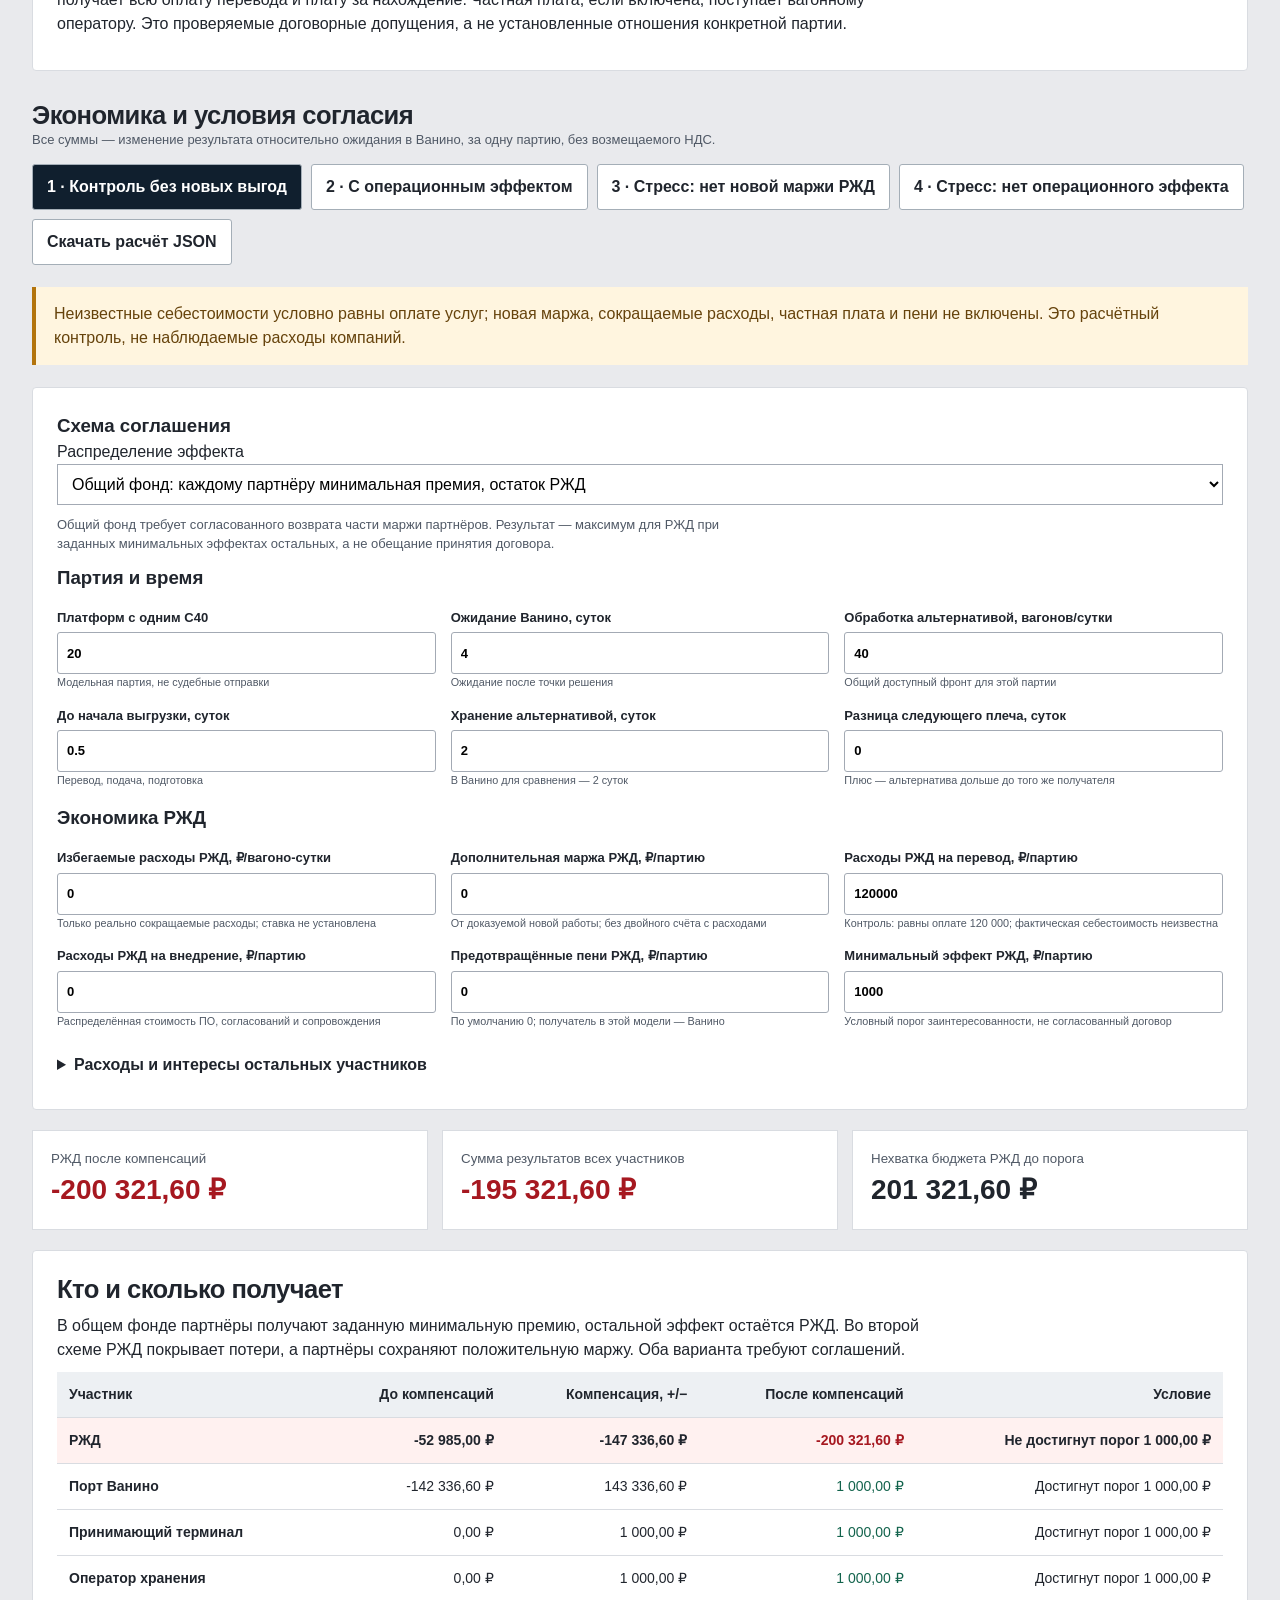
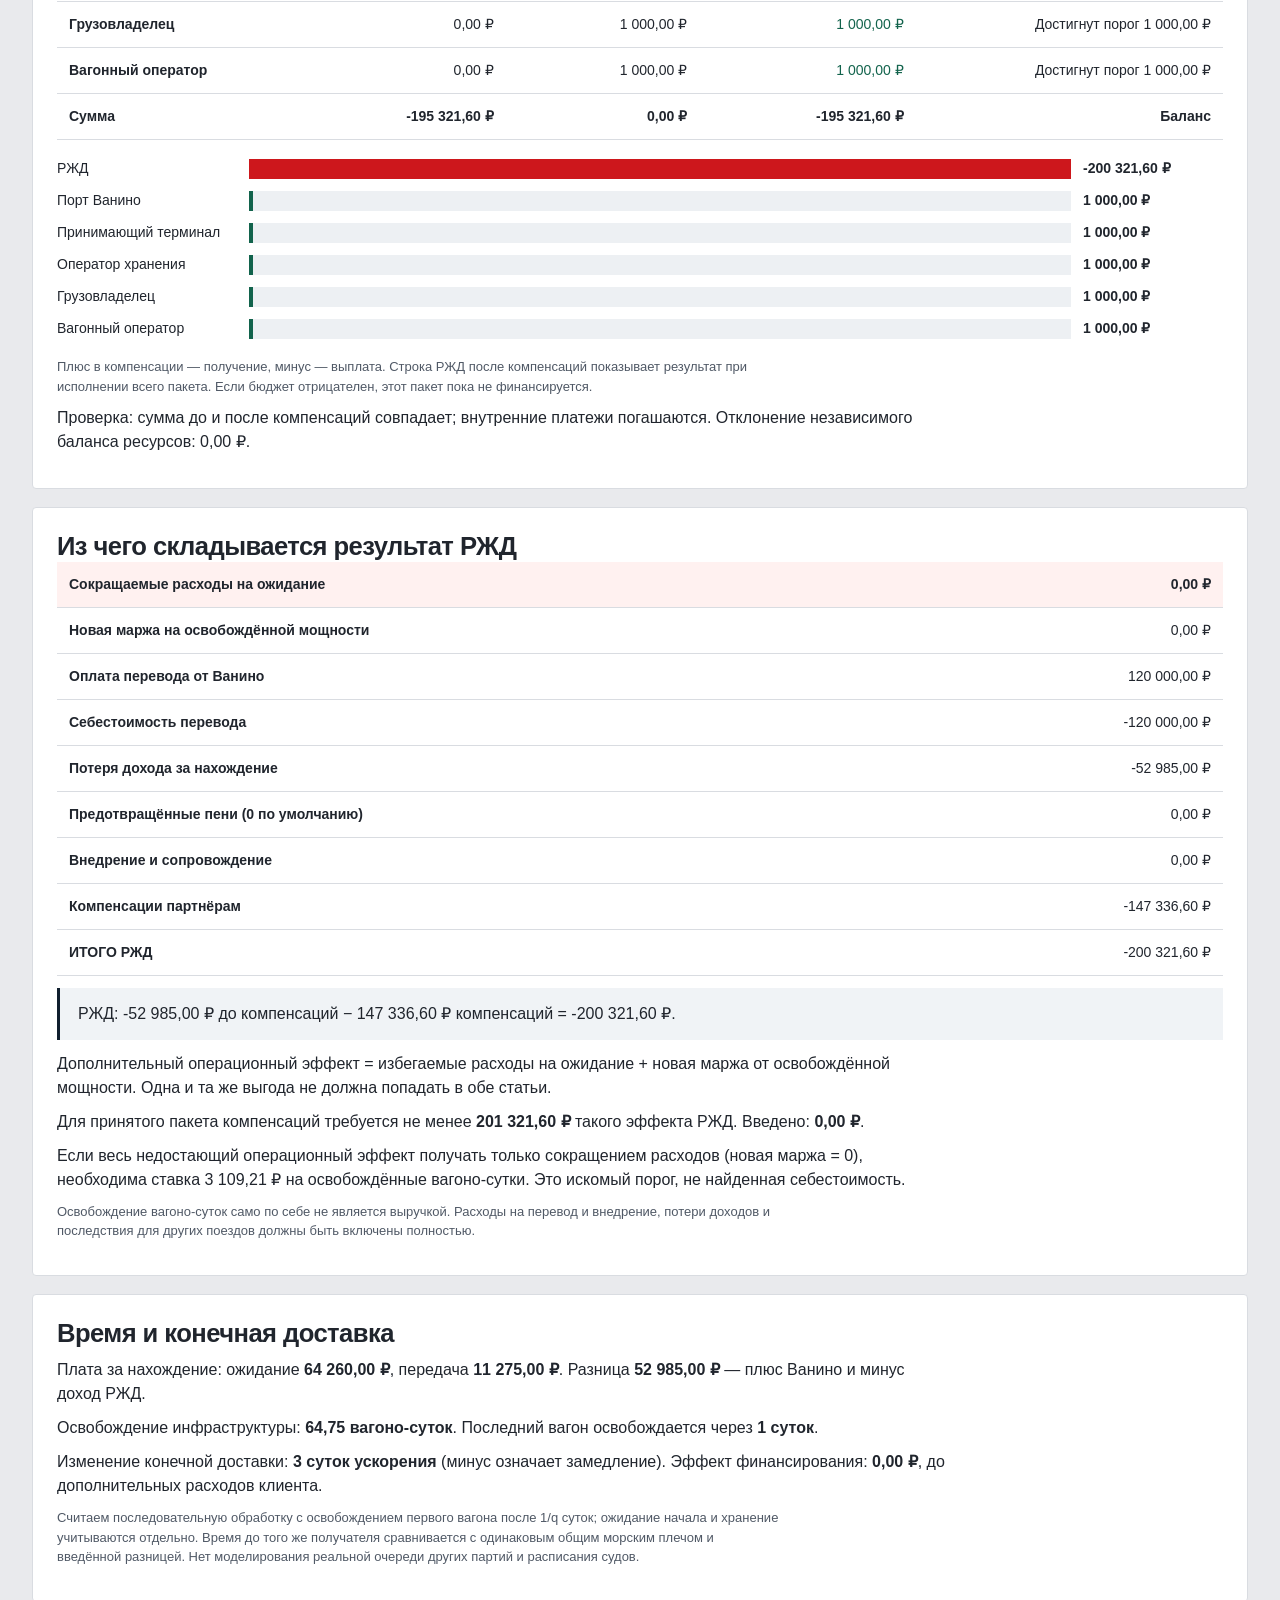
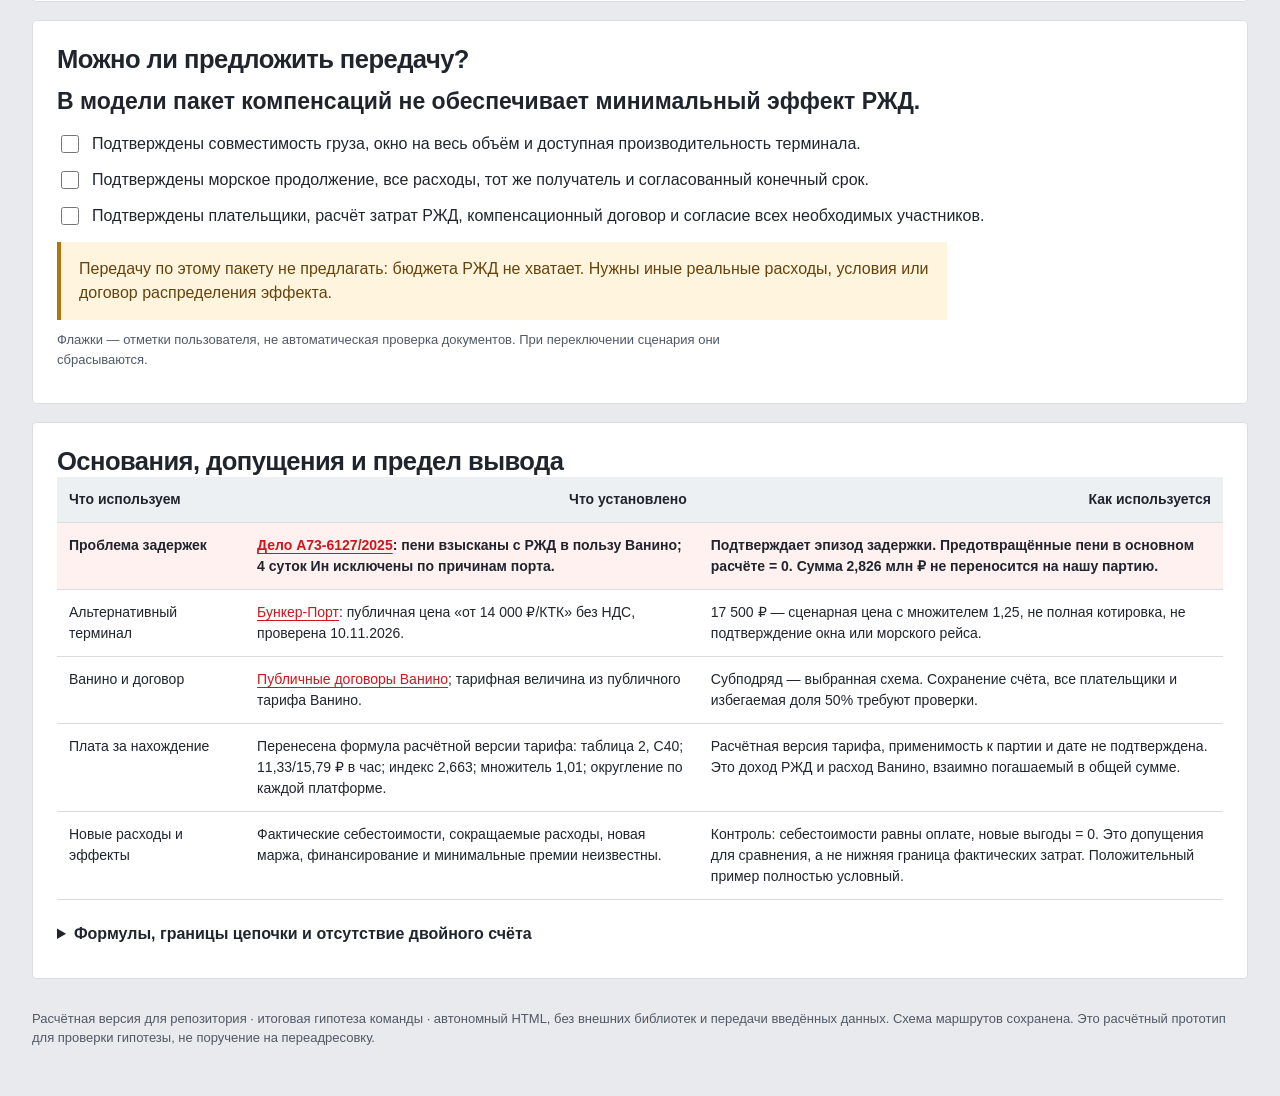
==== commit 3886aca5: "Представить исследование А3 как комплект для экспертной оценки" ====
--- a/demo/index.html
+++ b/demo/index.html
@@ -233,7 +233,7 @@
 <section class="results"><span class="status-tag" id="scenarioTag"></span><h2>Результат РЖД после компенсаций</h2><output class="amount" id="heroRzd"></output><p id="heroText"></p><ul class="mini-list"><li>Нужный дополнительный операционный эффект РЖД: <strong id="heroNeed"></strong></li><li>Чистая выплата РЖД партнёрам: <strong id="heroComp"></strong></li><li>Физическая допустимость: <strong id="heroGate">не подтверждена</strong></li></ul><a class="cta" href="#calculator">Посмотреть расчёт всех сторон</a><p class="result-note">Компенсации — проект соглашения. Расчётное отсутствие потерь не заменяет согласия участников.</p></section></div>
 <section class="wide"><h2>Что именно предлагаем РЖД</h2><ol class="decision"><li><strong>Найти партию с риском ожидания</strong><p>Сравнить исходное окно Ванино с реальным альтернативным окном.</p></li><li><strong>Посчитать результат всей цепочки</strong><p>Расходы, доходы и сроки одной партии; затем отдельно результат РЖД.</p></li><li><strong>Предложить договор и компенсации</strong><p>Согласовать выплаты и возврат части маржи, сохранив минимальный эффект каждой стороне.</p></li></ol><p>Схема расчёта: клиентский договор Ванино сохраняется, Ванино оплачивает терминал, склад и перевод. РЖД получает всю оплату перевода и плату за нахождение. Частная плата, если включена, поступает вагонному оператору. Это проверяемые договорные допущения, а не установленные отношения конкретной партии.</p></section>
 <section id="calculator" class="section"><h2>Экономика и условия согласия</h2><p class="sub">Все суммы — изменение результата относительно ожидания в Ванино, за одну партию, без возмещаемого НДС.</p>
-<div class="scenario-buttons"><button type="button" data-preset="base">1 · Контроль без новых выгод</button><button type="button" data-preset="positive">2 · Условный пример согласия</button><button type="button" data-preset="stress">3 · Стресс: нет новой маржи РЖД</button><button type="button" class="export" id="download">Скачать расчёт JSON</button></div>
+<div class="scenario-buttons"><button type="button" data-preset="base">1 · Контроль без новых выгод</button><button type="button" data-preset="positive">2 · С операционным эффектом</button><button type="button" data-preset="stress">3 · Стресс: нет новой маржи РЖД</button><button type="button" class="export" id="download">Скачать расчёт JSON</button></div>
 <p id="presetDescription" class="notice"></p>
 <form id="economyForm" class="wide"><h3>Схема соглашения</h3><label>Распределение эффекта <select name="pool"><option value="1">Общий фонд: каждому партнёру минимальная премия, остаток РЖД</option><option value="0">РЖД покрывает потери: партнёры сохраняют маржу</option></select></label><p class="sub">Общий фонд требует согласованного возврата части маржи партнёров. Результат — максимум для РЖД при заданных минимальных эффектах остальных, а не обещание принятия договора.</p><h3>Партия и время</h3><div class="fields"><label>Платформ с одним C40<input type="number" name="n" min="0" max="1000" step="1" required><small>Модельная партия, не судебные отправки</small></label><label>Ожидание Ванино, суток<input type="number" name="wait" min="0" step="any" required><small>Ожидание после точки решения</small></label><label>Обработка альтернативой, вагонов/сутки<input type="number" name="capacity" min="0" step="any" required><small>Общий доступный фронт для этой партии</small></label><label>До начала выгрузки, суток<input type="number" name="setup" min="0" step="any" required><small>Перевод, подача, подготовка</small></label><label>Хранение альтернативой, суток<input type="number" name="storageDays" min="0" step="any" required><small>В Ванино для сравнения — 2 суток</small></label><label>Разница следующего плеча, суток<input type="number" name="seaDelta" min="-180" step="any" required><small>Плюс — альтернатива дольше до того же получателя</small></label></div><h3>Экономика РЖД</h3><div class="fields"><label>Избегаемые расходы РЖД, ₽/вагоно-сутки<input type="number" name="rzdDaySaving" min="0" step="any" required><small>Только реально сокращаемые расходы; ставка не установлена</small></label><label>Дополнительная маржа РЖД, ₽/партию<input type="number" name="rzdMargin" min="0" step="any" required><small>От доказуемой новой работы; без двойного счёта с расходами</small></label><label>Расходы РЖД на перевод, ₽/партию<input type="number" name="moveCost" min="0" step="any" required><small>Контроль: равны оплате 120 000; фактическая себестоимость неизвестна</small></label><label>Расходы РЖД на внедрение, ₽/партию<input type="number" name="projectCost" min="0" step="any" required><small>Распределённая стоимость ПО, согласований и сопровождения</small></label><label>Предотвращённые пени РЖД, ₽/партию<input type="number" name="penalty" min="0" step="any" required><small>По умолчанию 0; получатель в этой модели — Ванино</small></label><label>Минимальный эффект РЖД, ₽/партию<input type="number" name="rzdFloor" min="0" step="any" required><small>Условный порог заинтересованности, не согласованный договор</small></label></div><details><summary>Расходы и интересы остальных участников</summary><div class="fields"><label>Счёт Ванино, ₽/контейнер<input type="number" name="portTariff" min="0" step="any" required><small>Исходная тарифная величина 29 467,84; договор сохраняется</small></label><label>Избегаемые расходы Ванино, % счёта<input type="number" name="portAvoid" min="0" max="100" step="any" required><small>50% — старое допущение, не измеренная себестоимость</small></label><label>Оплата терминалу, ₽/контейнер<input type="number" name="altPrice" min="0" step="any" required><small>17 500 = публичное «от 14 000» × условные 1,25</small></label><label>Расходы терминала, ₽/партию<input type="number" name="altCost" min="0" step="any" required><small>Включают переменные затраты и упущенную маржу вытесненных заказов</small></label><label>Оплата хранения, ₽/контейнер/сутки<input type="number" name="storePrice" min="0" step="any" required><small>500 — сценарная ставка</small></label><label>Расходы хранения, ₽/партию<input type="number" name="storeCost" min="0" step="any" required><small>Включая упущенную маржу при занятой мощности</small></label><label>Оплата РЖД за перевод, ₽/платформу<input type="number" name="movePrice" min="0" step="any" required><small>Весь платёж условно получает РЖД</small></label><label>Фиксированная оплата РЖД, ₽/партию<input type="number" name="moveFixed" min="0" step="any" required><small>Не добавлять повторно в себестоимость</small></label><label>Плата вагонному оператору, ₽/платформу/сутки<input type="number" name="privateRate" min="0" step="any" required><small>Плательщик — Ванино; 0 в основном расчёте. Возврат +0,5 суток</small></label><label>Избегаемые расходы/новая маржа оператора, ₽<input type="number" name="operatorSaving" min="0" step="any" required><small>Без повторного учёта экономии РЖД</small></label><label>Стоимость всей партии, ₽<input type="number" name="cargoValue" min="0" step="any" required><small>0: эффект финансирования не включён</small></label><label>Ставка финансирования, % годовых<input type="number" name="capitalRate" min="0" step="any" required><small>Индивидуальная ставка, не автоматически ключевая ставка</small></label><label>Дополнительные расходы грузовладельца, ₽<input type="number" name="cargoExtra" min="0" step="any" required><small>Все отличия морского плеча, страховки и доставки до получателя</small></label><label>Минимальный эффект каждому партнёру, ₽<input type="number" name="otherFloor" min="0" step="any" required><small>Условная премия за участие; 0 означает лишь отсутствие ухудшения</small></label></div></details><p class="error" id="error" role="alert" hidden>Проверьте поля: нужны конечные числа в допустимых пределах; число платформ — целое; производительность больше нуля.</p></form>
 <div id="computed" aria-live="polite"><div class="hero-kpis"><div><small>РЖД после компенсаций</small><strong id="rzdFinal"></strong></div><div><small>Сумма результатов всех участников</small><strong id="total"></strong></div><div><small>Нехватка бюджета РЖД до порога</small><strong id="deficit"></strong></div></div>
@@ -244,8 +244,8 @@
 <section class="wide" id="sources"><h2>Основания, допущения и предел вывода</h2><div class="scroll-table"><table class="source-table"><thead><tr><th>Что используем</th><th>Что установлено</th><th>Как используется</th></tr></thead><tbody>
 <tr><td>Проблема задержек</td><td><a href="https://sudact.ru/arbitral/doc/ec7zyp6I456I/" target="_blank" rel="noopener">Дело А73-6127/2025</a>: пени взысканы с РЖД в пользу Ванино; 4 суток Ин исключены по причинам порта.</td><td>Подтверждает эпизод задержки. Предотвращённые пени в основном расчёте = 0. Сумма 2,826 млн ₽ не переносится на нашу партию.</td></tr>
 <tr><td>Альтернативный терминал</td><td><a href="https://bunker-port.ru/prices" target="_blank" rel="noopener">Бункер-Порт</a>: публичная цена «от 14 000 ₽/КТК» без НДС, проверена 10.11.2026.</td><td>17 500 ₽ — сценарная цена с множителем 1,25, не полная котировка, не подтверждение окна или морского рейса.</td></tr>
-<tr><td>Ванино и договор</td><td><a href="https://www.vaninoport.ru/contracts.html" target="_blank" rel="noopener">Публичные договоры Ванино</a>; тарифная величина из сохранённой модели команды.</td><td>Субподряд — выбранная схема. Сохранение счёта, все плательщики и избегаемая доля 50% требуют проверки.</td></tr>
-<tr><td>Плата за нахождение</td><td>Перенесена формула исходного HTML: таблица 2, C40; 11,33/15,79 ₽ в час; индекс 2,663; множитель 1,01; округление по каждой платформе.</td><td>Расчётная версия тарифа, применимость к партии и дате не подтверждена. Это доход РЖД и расход Ванино, взаимно погашаемый в общей сумме.</td></tr>
+<tr><td>Ванино и договор</td><td><a href="https://www.vaninoport.ru/contracts.html" target="_blank" rel="noopener">Публичные договоры Ванино</a>; тарифная величина из публичного тарифа Ванино.</td><td>Субподряд — выбранная схема. Сохранение счёта, все плательщики и избегаемая доля 50% требуют проверки.</td></tr>
+<tr><td>Плата за нахождение</td><td>Перенесена формула расчётной версии тарифа: таблица 2, C40; 11,33/15,79 ₽ в час; индекс 2,663; множитель 1,01; округление по каждой платформе.</td><td>Расчётная версия тарифа, применимость к партии и дате не подтверждена. Это доход РЖД и расход Ванино, взаимно погашаемый в общей сумме.</td></tr>
 <tr><td>Новые расходы и эффекты</td><td>Фактические себестоимости, сокращаемые расходы, новая маржа, финансирование и минимальные премии неизвестны.</td><td>Контроль: себестоимости равны оплате, новые выгоды = 0. Это допущения для сравнения, а не нижняя граница фактических затрат. Положительный пример полностью условный.</td></tr>
 </tbody></table></div><details><summary>Формулы, границы цепочки и отсутствие двойного счёта</summary><p>РЖД = сокращаемые расходы + новая маржа + оплата перевода − себестоимость перевода − потеря дохода за нахождение + предотвращённые пени − внедрение − компенсации.</p><p>Ванино = избегаемые собственные расходы − терминал − хранение − перевод + экономия платы за нахождение + экономия частной платы − недополученные пени + компенсация.</p><p>Терминал и склад = дополнительная выручка − дополнительные расходы и вытесненная маржа + компенсация. Грузовладелец = изменение стоимости финансирования − все дополнительные расходы до получателя + компенсация. Вагонный оператор = сокращаемые расходы / новая маржа − потерянная частная плата + компенсация.</p><p>Общий эффект = сокращаемые расходы РЖД + новая маржа РЖД + избегаемые расходы Ванино − себестоимость перевода − расходы терминала − расходы склада − внедрение + эффект времени груза − доплаты клиента + эффект вагонного оператора. Компенсации, пени, плата за нахождение и внутренние котировки взаимно погашаются. Пени не создают общий выигрыш.</p><p>Граница расчёта: шесть указанных сторон. Базовая морская услуга считается одинаковой; все различия включаются в доплаты грузовладельца. Если меняется маржа морской линии, получатель пеней или появляются иные обязательные участники с потерями, их нужно добавить отдельно до вывода о согласии всех. Любые невозвратные обязательства, вытесненные заказы и потери включаются в соответствующие затраты.</p><p>Порог — условие выбранной схемы. В общем фонде РЖД получает сумму сверх минимальных премий партнёров, в том числе через возврат части их маржи. В схеме без возвратов общая положительная сумма не гарантирует достаточного бюджета РЖД. Цена согласия каждого партнёра может отличаться от одинаковой премии этого демонстратора.</p></details></section>
 <p class="footnote">Расчётная версия для репозитория · итоговая гипотеза команды · автономный HTML, без внешних библиотек и передачи введённых данных. Схема маршрутов сохранена. Это расчётный прототип для проверки гипотезы, не поручение на переадресовку.</p></main><script>
@@ -289,7 +289,7 @@
 const $=id=>document.getElementById(id);
 const money=x=>new Intl.NumberFormat('ru-RU',{style:'currency',currency:'RUB',maximumFractionDigits:2}).format(Math.abs(x)<.005?0:x);
 const num=x=>new Intl.NumberFormat('ru-RU',{maximumFractionDigits:3}).format(x);
-const presets={base:{label:'Контроль без новых выгод',values:{},text:'Сохранены входы старой модели; исправлено время первого вагона. Неизвестные себестоимости условно равны оплате услуг; новая маржа, сокращаемые расходы, частная плата и пени не включены. Это расчётный контроль, не наблюдаемые расходы компаний.'},positive:{label:'Условный пример согласия',values:{rzdDaySaving:1500,rzdMargin:200000,moveCost:90000,altCost:260000,storeCost:15000,cargoValue:10000000,capitalRate:20},text:'Иллюстрация, не найденная прибыльная партия: 1 500 ₽ сокращаемых расходов РЖД на вагоно-сутки, 200 000 ₽ новой маржи, расходы перевода 90 000 ₽, терминала 260 000 ₽, склада 15 000 ₽. Груз 10 млн ₽, финансирование 20% годовых. Все эти величины условные; окно и конечная доставка не подтверждены.'},stress:{label:'Стресс: нет новой маржи',values:{rzdDaySaving:1500,rzdMargin:0,moveCost:90000,altCost:260000,storeCost:15000,cargoValue:10000000,capitalRate:20},text:'Тот же условный пример, но без 200 000 ₽ новой маржи РЖД. Проверяем, сможет ли РЖД профинансировать согласие партнёров без дополнительной загрузки освобождённой мощности.'}};
+const presets={base:{label:'Контроль без новых выгод',values:{},text:'Неизвестные себестоимости условно равны оплате услуг; новая маржа, сокращаемые расходы, частная плата и пени не включены. Это расчётный контроль, не наблюдаемые расходы компаний.'},positive:{label:'Сценарий с операционным эффектом',values:{rzdDaySaving:1500,rzdMargin:200000,moveCost:90000,altCost:260000,storeCost:15000,cargoValue:10000000,capitalRate:20},text:'Сценарные условия положительного результата: 1 500 ₽ сокращаемых расходов РЖД на вагоно-сутки, 200 000 ₽ новой маржи, расходы перевода 90 000 ₽, терминала 260 000 ₽, склада 15 000 ₽. Груз 10 млн ₽, финансирование 20% годовых. Все эти величины условные; окно и конечная доставка не подтверждены.'},stress:{label:'Стресс: нет новой маржи',values:{rzdDaySaving:1500,rzdMargin:0,moveCost:90000,altCost:260000,storeCost:15000,cargoValue:10000000,capitalRate:20},text:'Тот же условный пример, но без 200 000 ₽ новой маржи РЖД. Проверяем, сможет ли РЖД профинансировать согласие партнёров без дополнительной загрузки освобождённой мощности.'}};
 presets.failure={label:'Стресс: нет операционного эффекта',values:{moveCost:90000,altCost:260000,storeCost:15000,cargoValue:10000000,capitalRate:20},text:'Расходы исполнителей из условного примера, но у РЖД нет доказанных сокращаемых расходов и новой маржи. Даже общий фонд не обеспечивает минимальные эффекты всех сторон.'};
 const failureButton=document.createElement('button');failureButton.type='button';failureButton.dataset.preset='failure';failureButton.textContent='4 · Стресс: нет операционного эффекта';document.querySelector('.scenario-buttons').insertBefore(failureButton,$('download'));
 let currentKey='base',last=null,lastParams=null;
@@ -324,7 +324,7 @@
 $('economyForm').addEventListener('submit',e=>e.preventDefault());
 $('economyForm').addEventListener('input',()=>{currentKey='custom';for(const b of document.querySelectorAll('[data-preset]'))b.setAttribute('aria-pressed','false');$('presetDescription').textContent='Свои допущения. Себестоимости заданы на всю партию: при изменении объёма пересчитайте их отдельно. Изменение входов сбрасывает операционные подтверждения.';for(const id of ['gateTerminal','gateDelivery','gateContract'])$(id).checked=false;refresh();});
 for(const id of ['gateTerminal','gateDelivery','gateContract'])$(id).addEventListener('change',gates);
-$('download').addEventListener('click',()=>{if(!last)return;const blob=new Blob([JSON.stringify({version:'E210',status:'scenario_not_observed',scenario:currentKey,inputs:lastParams,results:last,participants:Economy.names,confirmations:Object.fromEntries(['gateTerminal','gateDelivery','gateContract'].map(id=>[id,$(id).checked]))},null,2)],{type:'application/json'});const url=URL.createObjectURL(blob),a=document.createElement('a');a.href=url;a.download='A3_RZD_calculation.json';a.click();setTimeout(()=>URL.revokeObjectURL(url),1000);});
+$('download').addEventListener('click',()=>{if(!last)return;const blob=new Blob([JSON.stringify({version:'2026-11-10',status:'scenario_not_observed',scenario:currentKey,inputs:lastParams,results:last,participants:Economy.names,confirmations:Object.fromEntries(['gateTerminal','gateDelivery','gateContract'].map(id=>[id,$(id).checked]))},null,2)],{type:'application/json'});const url=URL.createObjectURL(blob),a=document.createElement('a');a.href=url;a.download='A3_RZD_calculation.json';a.click();setTimeout(()=>URL.revokeObjectURL(url),1000);});
 // Original embedded route map, with an independent illustrative playback.
 let route='sovgavan',progress=0,playing=false,lastTime=null,raf=0;
 function mapRender(){const path=$(route==='vanino'?'toVanino':'toSovgavan'),length=path.getTotalLength(),pos=122+(length-122)*progress;for(const [id,offset]of [['train',0],['car1',55],['car2',105]]){const d=Math.max(0,pos-offset),pt=path.getPointAtLength(d),prev=path.getPointAtLength(Math.max(0,d-1)),next=path.getPointAtLength(Math.min(length,d+1)),angle=Math.atan2(next.y-prev.y,next.x-prev.x)*180/Math.PI;$(id).setAttribute('transform',`translate(${pt.x} ${pt.y}) rotate(${angle})`);}$('routeGlow').setAttribute('href',route==='vanino'?'#toVanino':'#toSovgavan');$('routeProgress').setAttribute('d',path.getAttribute('d'));$('routeProgress').style.strokeDasharray=`${pos} ${length}`;$('timeline').value=progress;$('status').textContent=`${route==='vanino'?'Ванино':'Советская Гавань'} · ${progress>=1?'прибытие на схеме':playing?'движение на схеме':'схема готова'} · время условное`;for(const b of document.querySelectorAll('[data-route]'))b.setAttribute('aria-pressed',String(b.dataset.route===route));for(const id of ['vanino','sovgavan'])$(id+'Station').classList.toggle('selected',id===route);$('play').textContent=playing?'Пауза':'Запустить состав';$('restart').hidden=progress===0;}
